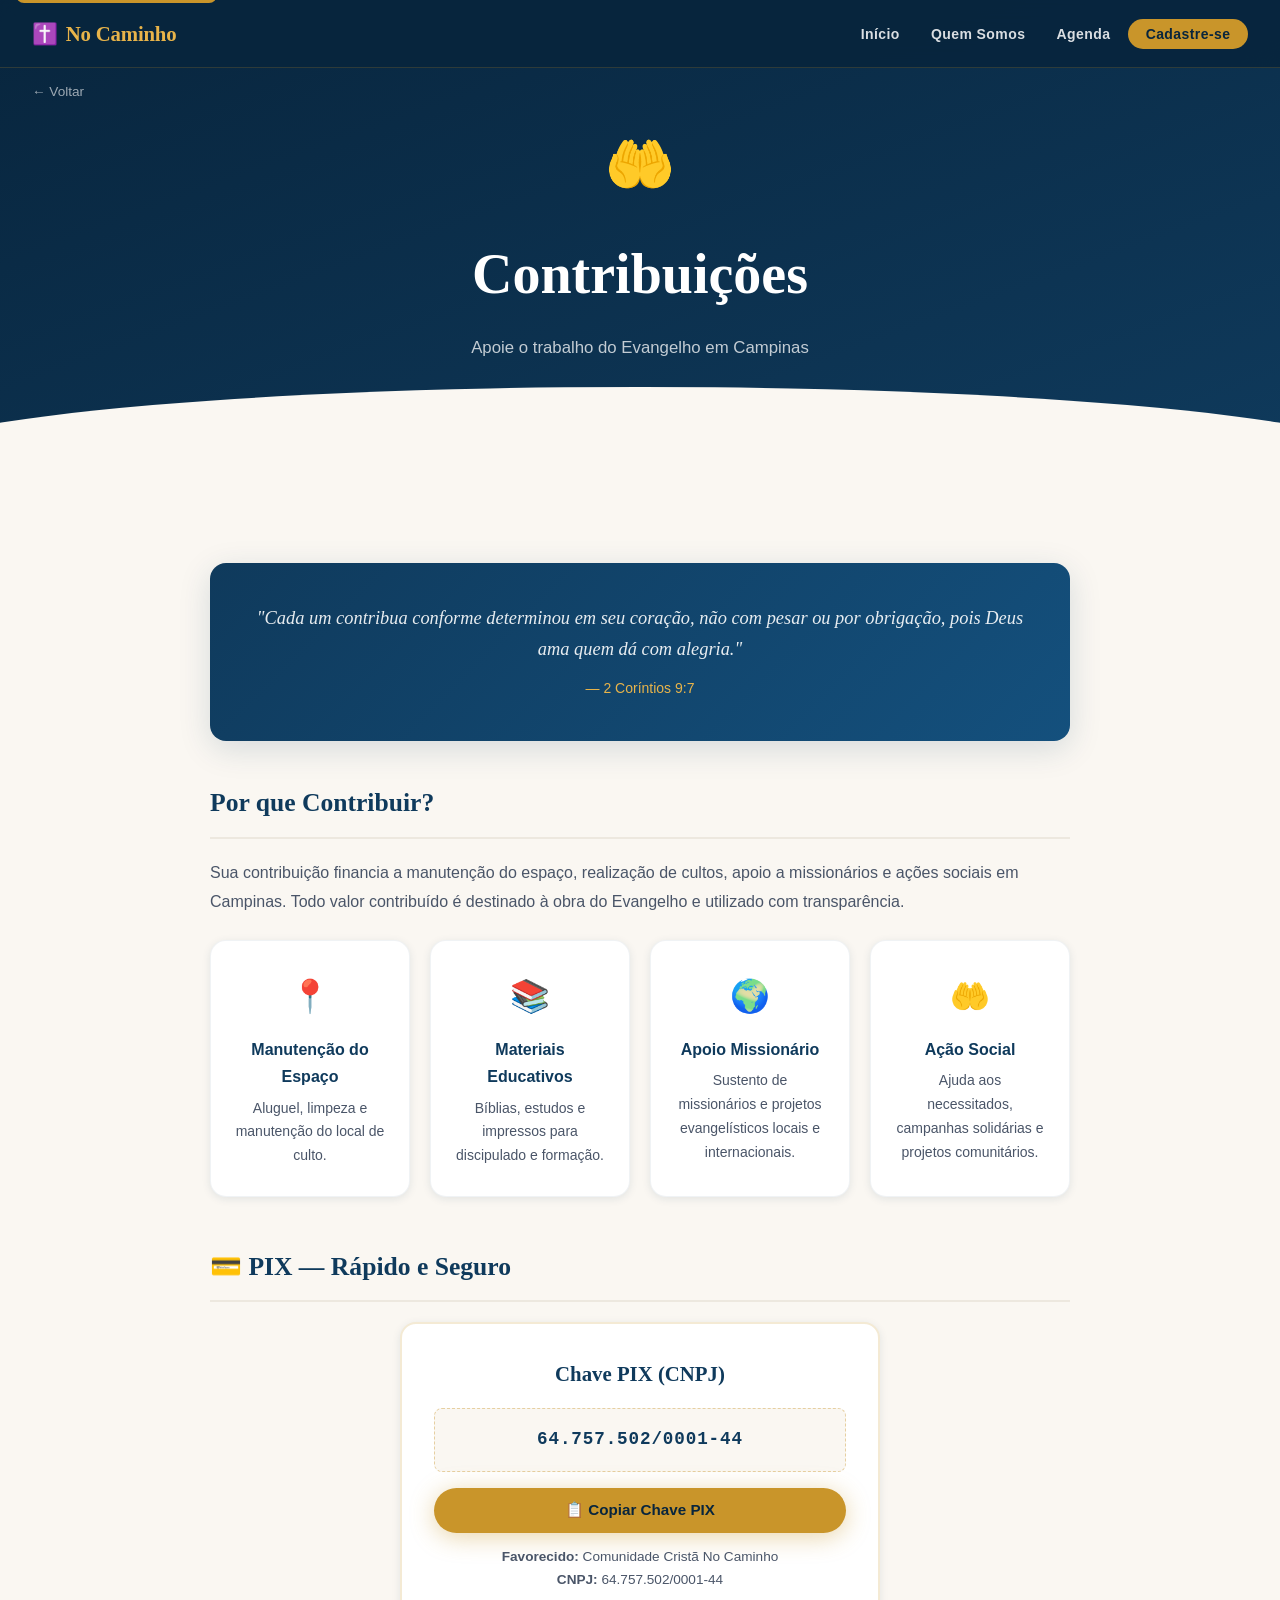
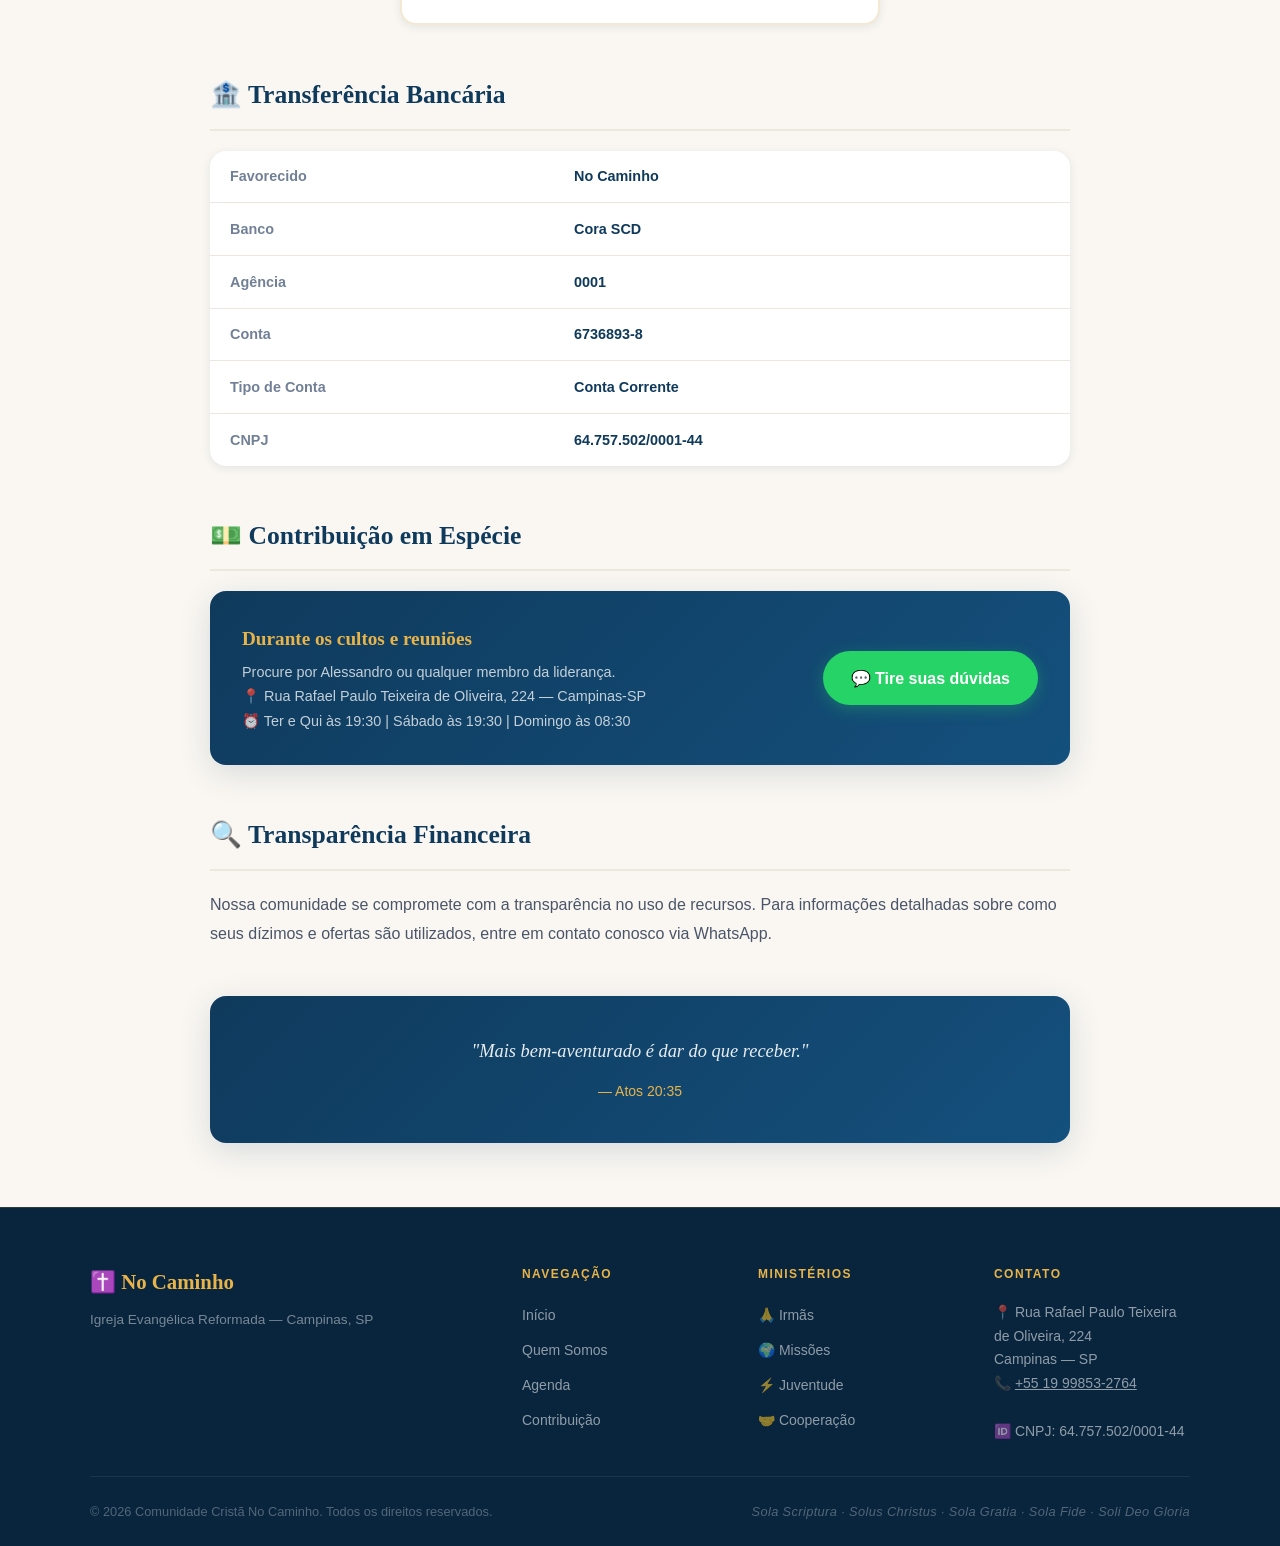
==== contribuicao.html @ c20d7f36 "Update contribuicao.html" ====
<!DOCTYPE html>
<html lang="pt-BR">
<head>
  <link rel="canonical" href="https://comunidadecristanocaminho.org.br/quem-somos.html" />
  <meta charset="UTF-8">
  <meta name="viewport" content="width=device-width, initial-scale=1.0">
  <meta name="description" content="Contribuição — Apoie o trabalho do Evangelho em Campinas">
  <title>Contribuição | Comunidade Cristã No Caminho</title>
  <link rel="stylesheet" href="style.css">
  <link rel="manifest" href="manifest.json">
  <meta name="mobile-web-app-capable" content="yes">
  <meta name="apple-mobile-web-app-capable" content="yes">
  <meta name="apple-mobile-web-app-status-bar-style" content="black-translucent">
  <meta name="apple-mobile-web-app-title" content="No Caminho">
</head>
<body>
  <a href="#main-content" class="skip-link">Pular para o conteúdo</a>

  <nav class="navbar">
    <a class="navbar-brand" href="index.html">✝️ <span>No Caminho</span></a>
    <button class="nav-toggle" aria-label="Abrir menu"><span></span><span></span><span></span></button>
    <ul class="navbar-links">
      <li><a href="index.html">Início</a></li>
      <li><a href="quem-somos.html">Quem Somos</a></li>
      <li><a href="index.html#agenda">Agenda</a></li>
      <li><a href="index.html#contato" class="cta">Cadastre-se</a></li>
    </ul>
  </nav>

  <main id="main-content">
    <div class="page-hero">
      <a href="index.html" class="page-back">← Voltar</a>
      <span class="page-hero-icon">🤲</span>
      <h1 class="page-hero-title">Contribuições</h1>
      <p class="page-hero-subtitle">Apoie o trabalho do Evangelho em Campinas</p>
    </div>

    <div class="ministry-content">
      <div class="ministry-inner">

        <!-- Versículo -->
        <div class="reveal">
          <div class="verse-banner" style="margin-bottom:2.5rem">
            <p>"Cada um contribua conforme determinou em seu coração, não com pesar ou por obrigação, pois Deus ama quem dá com alegria."</p>
            <cite>— 2 Coríntios 9:7</cite>
          </div>
        </div>

        <!-- Por que contribuir -->
        <div class="ministry-section reveal">
          <h2 class="ministry-section-title">Por que Contribuir?</h2>
          <p style="color:var(--text-light);line-height:1.8;margin-bottom:1.5rem">Sua contribuição financia a manutenção do espaço, realização de cultos, apoio a missionários e ações sociais em Campinas. Todo valor contribuído é destinado à obra do Evangelho e utilizado com transparência.</p>
          <div class="contrib-grid">
            <div class="contrib-card">
              <span class="icon">📍</span>
              <h3>Manutenção do Espaço</h3>
              <p>Aluguel, limpeza e manutenção do local de culto.</p>
            </div>
            <div class="contrib-card">
              <span class="icon">📚</span>
              <h3>Materiais Educativos</h3>
              <p>Bíblias, estudos e impressos para discipulado e formação.</p>
            </div>
            <div class="contrib-card">
              <span class="icon">🌍</span>
              <h3>Apoio Missionário</h3>
              <p>Sustento de missionários e projetos evangelísticos locais e internacionais.</p>
            </div>
            <div class="contrib-card">
              <span class="icon">🤲</span>
              <h3>Ação Social</h3>
              <p>Ajuda aos necessitados, campanhas solidárias e projetos comunitários.</p>
            </div>
          </div>
        </div>

        <!-- PIX -->
        <div class="ministry-section reveal">
          <h2 class="ministry-section-title">💳 PIX — Rápido e Seguro</h2>
          <div class="pix-box">
            <h3>Chave PIX (CNPJ)</h3>
            <div class="pix-key" id="pix-key">64.757.502/0001-44</div>
            <button id="copy-pix" class="btn btn-primary" style="width:100%;justify-content:center">
              📋 Copiar Chave PIX
            </button>
            <div class="pix-meta">
              <strong>Favorecido:</strong> Comunidade Cristã No Caminho<br>
              <strong>CNPJ:</strong> 64.757.502/0001-44
            </div>
          </div>
        </div>

        <!-- Transferência Bancária -->
        <div class="ministry-section reveal">
          <h2 class="ministry-section-title">🏦 Transferência Bancária</h2>
          <table class="bank-table">
            <tr><td>Favorecido</td><td>No Caminho</td></tr>
            <tr><td>Banco</td><td>Cora SCD</td></tr>
            <tr><td>Agência</td><td>0001</td></tr>
            <tr><td>Conta</td><td>6736893-8</td></tr>
            <tr><td>Tipo de Conta</td><td>Conta Corrente</td></tr>
            <tr><td>CNPJ</td><td>64.757.502/0001-44</td></tr>
          </table>
        </div>

        <!-- Espécie -->
        <div class="ministry-section reveal">
          <h2 class="ministry-section-title">💵 Contribuição em Espécie</h2>
          <div class="meeting-banner">
            <div class="meeting-banner-info">
              <h3>Durante os cultos e reuniões</h3>
              <p>Procure por Alessandro ou qualquer membro da liderança.<br>
              📍 Rua Rafael Paulo Teixeira de Oliveira, 224 — Campinas-SP<br>
              ⏰ Ter e Qui às 19:30 | Sábado às 19:30 | Domingo às 08:30</p>
            </div>
            <a href="https://wa.me/5519998532764?text=Olá!%20Gostaria%20de%20saber%20mais%20sobre%20como%20contribuir%20com%20a%20comunidade" class="btn-whatsapp" target="_blank" rel="noopener">
              💬 Tire suas dúvidas
            </a>
          </div>
        </div>

        <!-- Transparência -->
        <div class="ministry-section reveal">
          <h2 class="ministry-section-title">🔍 Transparência Financeira</h2>
          <p style="color:var(--text-light);line-height:1.8">Nossa comunidade se compromete com a transparência no uso de recursos. Para informações detalhadas sobre como seus dízimos e ofertas são utilizados, entre em contato conosco via WhatsApp.</p>
        </div>

        <div class="reveal">
          <div class="verse-banner">
            <p>"Mais bem-aventurado é dar do que receber."</p>
            <cite>— Atos 20:35</cite>
          </div>
        </div>

      </div>
    </div>
  </main>

  <footer class="footer">
    <div class="footer-inner">
      <div class="footer-brand">
        <div class="footer-logo">✝️ <span>No Caminho</span></div>
        <p class="footer-tagline">Igreja Evangélica Reformada — Campinas, SP</p>
      </div>
      <div class="footer-col">
        <h4>Navegação</h4>
        <ul>
          <li><a href="index.html">Início</a></li>
          <li><a href="quem-somos.html">Quem Somos</a></li>
          <li><a href="index.html#agenda">Agenda</a></li>
          <li><a href="contribuicao.html">Contribuição</a></li>
        </ul>
      </div>
      <div class="footer-col">
        <h4>Ministérios</h4>
        <ul>
          <li><a href="irmas.html">🙏 Irmãs</a></li>
          <li><a href="missoes.html">🌍 Missões</a></li>
          <li><a href="juventude.html">⚡ Juventude</a></li>
          <li><a href="cooperacao.html">🤝 Cooperação</a></li>
        </ul>
      </div>
      <div class="footer-col">
        <h4>Contato</h4>
        <p>📍 Rua Rafael Paulo Teixeira de Oliveira, 224<br>Campinas — SP<br>📞 <a href="https://wa.me/5519998532764" style="color:rgba(255,255,255,.55)">+55 19 99853-2764</a><br><br>🆔 CNPJ: 64.757.502/0001-44</p>
      </div>
    </div>
    <div class="footer-bottom">
      <span>© 2026 Comunidade Cristã No Caminho. Todos os direitos reservados.</span>
      <span class="footer-solas">Sola Scriptura · Solus Christus · Sola Gratia · Sola Fide · Soli Deo Gloria</span>
    </div>
  </footer>

  <script src="main.js"></script>
  <script>
    if ('serviceWorker' in navigator) {
      window.addEventListener('load', () => {
        navigator.serviceWorker.register('sw.js')
          .then(reg => console.log('SW registrado:', reg.scope))
          .catch(err => console.warn('SW erro:', err));
      });
    }
  </script>
</body>
</html>
---- style.css ----
/* ===== RESET & BASE ===== */
*, *::before, *::after { box-sizing: border-box; margin: 0; padding: 0; }

:root {
  --navy: #0F3A5C;
  --navy-deep: #08253d;
  --navy-mid: #14507d;
  --gold: #C9952A;
  --gold-light: #e8b44a;
  --cream: #FAF7F2;
  --cream-dark: #EDE8DF;
  --white: #ffffff;
  --text: #1a1a2e;
  --text-light: #4a5568;
  --text-muted: #718096;
  --shadow-sm: 0 2px 8px rgba(15,58,92,.10);
  --shadow-md: 0 8px 32px rgba(15,58,92,.15);
  --shadow-lg: 0 20px 60px rgba(15,58,92,.20);
  --radius: 16px;
  --radius-sm: 8px;
  --transition: .3s cubic-bezier(.4,0,.2,1);
  --font-display: 'Playfair Display', Georgia, serif;
  --font-body: 'Lato', 'Segoe UI', sans-serif;
}

html { scroll-behavior: smooth; font-size: 16px; }
body {
  font-family: var(--font-body);
  background: var(--cream);
  color: var(--text);
  line-height: 1.7;
  overflow-x: hidden;
}

/* ===== GOOGLE FONTS ===== */
@import url('https://fonts.googleapis.com/css2?family=Playfair+Display:ital,wght@0,400;0,600;0,700;1,400;1,600&family=Lato:wght@300;400;700;900&display=swap');

/* ===== SCROLLBAR ===== */
::-webkit-scrollbar { width: 6px; }
::-webkit-scrollbar-track { background: var(--cream-dark); }
::-webkit-scrollbar-thumb { background: var(--navy-mid); border-radius: 3px; }

/* ===== SKIP LINK ===== */
.skip-link {
  position: absolute; top: -40px; left: 1rem;
  background: var(--gold); color: var(--navy-deep);
  padding: .5rem 1rem; border-radius: var(--radius-sm);
  font-weight: 700; text-decoration: none; z-index: 9999;
  transition: top var(--transition);
}
.skip-link:focus { top: 1rem; }

/* ===== NAVBAR ===== */
.navbar {
  position: fixed; top: 0; left: 0; right: 0; z-index: 1000;
  background: rgba(8,37,61,.92);
  backdrop-filter: blur(16px);
  -webkit-backdrop-filter: blur(16px);
  border-bottom: 1px solid rgba(201,149,42,.2);
  padding: 0 2rem;
  display: flex; align-items: center; justify-content: space-between;
  height: 68px;
  transition: background var(--transition), box-shadow var(--transition);
}
.navbar.scrolled {
  background: rgba(8,37,61,.98);
  box-shadow: var(--shadow-md);
}
.navbar-brand {
  font-family: var(--font-display);
  font-size: 1.3rem; font-weight: 700;
  color: var(--white); text-decoration: none;
  display: flex; align-items: center; gap: .5rem;
  letter-spacing: -.01em;
}
.navbar-brand span { color: var(--gold-light); }
.navbar-links {
  display: flex; align-items: center; gap: .25rem;
  list-style: none;
}
.navbar-links a {
  color: rgba(255,255,255,.85);
  text-decoration: none;
  padding: .5rem .85rem;
  border-radius: var(--radius-sm);
  font-size: .875rem; font-weight: 700;
  letter-spacing: .03em;
  transition: color var(--transition), background var(--transition);
}
.navbar-links a:hover {
  color: var(--gold-light);
  background: rgba(201,149,42,.12);
}
.navbar-links a.cta {
  background: var(--gold);
  color: var(--navy-deep);
  padding: .45rem 1.1rem;
  border-radius: 999px;
}
.navbar-links a.cta:hover {
  background: var(--gold-light);
  color: var(--navy-deep);
}

/* Hamburger */
.nav-toggle {
  display: none;
  flex-direction: column; gap: 5px;
  background: none; border: none; cursor: pointer; padding: .5rem;
}
.nav-toggle span {
  display: block; width: 24px; height: 2px;
  background: var(--white); border-radius: 2px;
  transition: transform var(--transition), opacity var(--transition);
}
.nav-toggle.open span:nth-child(1) { transform: translateY(7px) rotate(45deg); }
.nav-toggle.open span:nth-child(2) { opacity: 0; }
.nav-toggle.open span:nth-child(3) { transform: translateY(-7px) rotate(-45deg); }

@media (max-width: 768px) {
  .nav-toggle { display: flex; }
  .navbar-links {
    display: none; flex-direction: column; align-items: stretch; gap: 0;
    position: absolute; top: 68px; left: 0; right: 0;
    background: var(--navy-deep);
    padding: 1rem;
    border-top: 1px solid rgba(201,149,42,.15);
  }
  .navbar-links.open { display: flex; }
  .navbar-links a { padding: .75rem 1rem; border-radius: var(--radius-sm); }
  .navbar { padding: 0 1rem; }
}

/* ===== HERO ===== */
.hero {
  min-height: 100svh;
  display: flex; align-items: center; justify-content: center;
  text-align: center;
  position: relative;
  overflow: hidden;
  background: linear-gradient(160deg, var(--navy-deep) 0%, var(--navy) 50%, #1a4a70 100%);
  padding: 100px 2rem 4rem;
}
.hero::before {
  content: '';
  position: absolute; inset: 0;
  background:
    radial-gradient(ellipse 80% 50% at 20% 60%, rgba(201,149,42,.10) 0%, transparent 60%),
    radial-gradient(ellipse 60% 80% at 80% 20%, rgba(201,149,42,.07) 0%, transparent 50%);
  pointer-events: none;
}
.hero-cross {
  position: absolute; top: 50%; left: 50%;
  transform: translate(-50%, -50%);
  font-size: clamp(200px, 35vw, 400px);
  opacity: .03; pointer-events: none;
  line-height: 1;
  color: var(--white);
}
.hero-content { position: relative; z-index: 1; max-width: 800px; }
.hero-eyebrow {
  display: inline-flex; align-items: center; gap: .6rem;
  background: rgba(201,149,42,.15);
  border: 1px solid rgba(201,149,42,.3);
  color: var(--gold-light);
  font-size: .8rem; font-weight: 700; letter-spacing: .12em;
  text-transform: uppercase;
  padding: .4rem 1rem; border-radius: 999px;
  margin-bottom: 2rem;
  animation: fadeInUp .8s ease both;
}
.hero-title {
  font-family: var(--font-display);
  font-size: clamp(2.5rem, 7vw, 5rem);
  font-weight: 700; line-height: 1.12;
  color: var(--white);
  margin-bottom: 1.5rem;
  animation: fadeInUp .8s .15s ease both;
}
.hero-title em { color: var(--gold-light); font-style: italic; }
.hero-subtitle {
  font-size: clamp(1rem, 2.5vw, 1.2rem);
  color: rgba(255,255,255,.75);
  margin-bottom: .75rem;
  animation: fadeInUp .8s .25s ease both;
}
.hero-tagline {
  font-size: .95rem; color: rgba(255,255,255,.5);
  letter-spacing: .04em; margin-bottom: 2.5rem;
  animation: fadeInUp .8s .35s ease both;
}
.hero-actions {
  display: flex; gap: 1rem; justify-content: center; flex-wrap: wrap;
  animation: fadeInUp .8s .45s ease both;
}
.btn {
  display: inline-flex; align-items: center; gap: .5rem;
  padding: .85rem 2rem; border-radius: 999px;
  font-weight: 700; font-size: .95rem; text-decoration: none;
  transition: transform var(--transition), box-shadow var(--transition), background var(--transition);
  cursor: pointer; border: none;
}
.btn:hover { transform: translateY(-2px); }
.btn-primary {
  background: var(--gold);
  color: var(--navy-deep);
  box-shadow: 0 4px 24px rgba(201,149,42,.4);
}
.btn-primary:hover { background: var(--gold-light); box-shadow: 0 8px 32px rgba(201,149,42,.5); }
.btn-outline {
  background: transparent;
  color: var(--white);
  border: 2px solid rgba(255,255,255,.4);
}
.btn-outline:hover { border-color: var(--white); background: rgba(255,255,255,.08); }
.hero-scroll {
  position: absolute; bottom: 2rem; left: 50%;
  transform: translateX(-50%);
  color: rgba(255,255,255,.4); font-size: .75rem;
  display: flex; flex-direction: column; align-items: center; gap: .5rem;
  animation: bounce 2s infinite;
}
.hero-scroll::after {
  content: '↓'; font-size: 1.2rem; color: var(--gold-light);
}

/* ===== SECTION BASE ===== */
.section { padding: 5rem 2rem; }
.section-inner { max-width: 1100px; margin: 0 auto; }
.section-header { text-align: center; margin-bottom: 3.5rem; }
.section-tag {
  display: inline-block;
  font-size: .7rem; font-weight: 900; letter-spacing: .15em;
  text-transform: uppercase; color: var(--gold);
  margin-bottom: .75rem;
}
.section-title {
  font-family: var(--font-display);
  font-size: clamp(1.8rem, 4vw, 2.8rem);
  font-weight: 700; line-height: 1.2;
  color: var(--navy-deep);
}
.section-subtitle {
  color: var(--text-light); font-size: 1.05rem; margin-top: .75rem;
}
.divider {
  width: 60px; height: 3px;
  background: linear-gradient(90deg, var(--gold), var(--gold-light));
  border-radius: 2px; margin: 1rem auto 0;
}

/* ===== MINISTRY CARDS ===== */
.ministerios-grid {
  display: grid;
  grid-template-columns: repeat(auto-fit, minmax(240px, 1fr));
  gap: 1.5rem;
}
.ministerio-card {
  background: var(--white);
  border-radius: var(--radius);
  padding: 2rem 1.75rem;
  text-decoration: none;
  color: var(--text);
  box-shadow: var(--shadow-sm);
  border: 1px solid rgba(15,58,92,.06);
  transition: transform var(--transition), box-shadow var(--transition), border-color var(--transition);
  display: flex; flex-direction: column; gap: .75rem;
  position: relative; overflow: hidden;
}
.ministerio-card::before {
  content: '';
  position: absolute; top: 0; left: 0; right: 0; height: 4px;
  background: linear-gradient(90deg, var(--navy), var(--gold));
  transform: scaleX(0); transform-origin: left;
  transition: transform var(--transition);
}
.ministerio-card:hover { transform: translateY(-6px); box-shadow: var(--shadow-md); border-color: rgba(201,149,42,.2); }
.ministerio-card:hover::before { transform: scaleX(1); }
.ministerio-emoji { font-size: 2.5rem; display: block; }
.ministerio-title {
  font-family: var(--font-display);
  font-size: 1.3rem; font-weight: 700; color: var(--navy);
}
.ministerio-desc { font-size: .9rem; color: var(--text-light); line-height: 1.6; }
.ministerio-schedule {
  margin-top: auto; padding-top: .75rem;
  border-top: 1px solid var(--cream-dark);
  font-size: .8rem; color: var(--gold); font-weight: 700;
}
.ministerio-arrow {
  position: absolute; right: 1.5rem; top: 50%;
  transform: translateY(-50%);
  color: var(--cream-dark); font-size: 1.5rem;
  transition: color var(--transition), right var(--transition);
}
.ministerio-card:hover .ministerio-arrow { color: var(--gold); right: 1.25rem; }

/* ===== AGENDA ===== */
.agenda-section { background: var(--navy-deep); }
.agenda-section .section-title { color: var(--white); }
.agenda-section .section-subtitle { color: rgba(255,255,255,.6); }
.agenda-section .section-tag { color: var(--gold-light); }
.agenda-grid {
  display: grid;
  grid-template-columns: repeat(auto-fit, minmax(220px, 1fr));
  gap: 1.25rem;
}
.agenda-card {
  background: rgba(255,255,255,.06);
  border: 1px solid rgba(255,255,255,.1);
  border-radius: var(--radius);
  padding: 1.75rem 1.5rem;
  text-align: center;
  transition: background var(--transition), border-color var(--transition), transform var(--transition);
}
.agenda-card:hover { background: rgba(255,255,255,.1); border-color: rgba(201,149,42,.3); transform: translateY(-4px); }
.agenda-card-day {
  font-size: .75rem; font-weight: 900; letter-spacing: .15em;
  text-transform: uppercase; color: var(--gold-light);
  margin-bottom: .5rem;
}
.agenda-card-icon { font-size: 2rem; margin-bottom: .75rem; display: block; }
.agenda-card-title {
  font-family: var(--font-display);
  font-size: 1.15rem; font-weight: 700; color: var(--white);
  margin-bottom: .25rem;
}
.agenda-card-time { font-size: 1.4rem; font-weight: 900; color: var(--gold-light); margin-bottom: .5rem; }
.agenda-card-desc { font-size: .85rem; color: rgba(255,255,255,.55); }
.agenda-address {
  text-align: center; margin-top: 2.5rem;
  color: rgba(255,255,255,.5); font-size: .9rem;
}
.agenda-address strong { color: var(--gold-light); }

/* ===== LOCATION ===== */
.location-grid {
  display: grid; grid-template-columns: 1fr 1fr;
  gap: 2.5rem; align-items: start;
}
@media (max-width: 768px) { .location-grid { grid-template-columns: 1fr; } }
.location-info { display: flex; flex-direction: column; gap: 1.5rem; }
.location-block {
  background: var(--white);
  border-radius: var(--radius);
  padding: 1.5rem;
  box-shadow: var(--shadow-sm);
  border-left: 4px solid var(--gold);
}
.location-block h3 {
  font-family: var(--font-display);
  font-size: 1.1rem; color: var(--navy);
  margin-bottom: .5rem;
}
.location-block p, .location-block a {
  color: var(--text-light); font-size: .95rem; text-decoration: none;
}
.location-block a:hover { color: var(--gold); }
.map-container {
  border-radius: var(--radius); overflow: hidden;
  box-shadow: var(--shadow-md);
  aspect-ratio: 4/3;
}
.map-container iframe { width: 100%; height: 100%; border: none; display: block; }

/* ===== CONTACT ===== */
.contact-section { background: linear-gradient(135deg, var(--navy-deep) 0%, var(--navy) 100%); }
.contact-section .section-title { color: var(--white); }
.contact-section .section-subtitle { color: rgba(255,255,255,.6); }
.contact-section .section-tag { color: var(--gold-light); }
.contact-form-wrapper {
  max-width: 620px; margin: 0 auto;
  background: rgba(255,255,255,.06);
  border: 1px solid rgba(255,255,255,.12);
  border-radius: var(--radius);
  padding: 2.5rem;
  backdrop-filter: blur(8px);
}
.form-group { margin-bottom: 1.25rem; }
.form-group label {
  display: block; margin-bottom: .4rem;
  font-size: .85rem; font-weight: 700;
  color: rgba(255,255,255,.8); letter-spacing: .03em;
}
.form-group label span { color: var(--gold-light); }
.form-group input,
.form-group select,
.form-group textarea {
  width: 100%; padding: .85rem 1rem;
  background: rgba(255,255,255,.08);
  border: 1px solid rgba(255,255,255,.15);
  border-radius: var(--radius-sm);
  color: var(--white); font-size: .95rem;
  font-family: var(--font-body);
  transition: border-color var(--transition), background var(--transition);
  outline: none;
}
.form-group input:focus,
.form-group select:focus,
.form-group textarea:focus {
  border-color: var(--gold);
  background: rgba(255,255,255,.12);
}
.form-group select option { background: var(--navy-deep); color: var(--white); }
.form-group textarea { resize: vertical; min-height: 100px; }
.form-success {
  display: none; text-align: center;
  padding: 1rem; border-radius: var(--radius-sm);
  background: rgba(72,199,142,.15);
  border: 1px solid rgba(72,199,142,.3);
  color: #48C78E; font-weight: 700; margin-bottom: 1rem;
}
.form-note {
  text-align: center; margin-top: 1rem;
  font-size: .8rem; color: rgba(255,255,255,.35);
}

/* ===== FOOTER ===== */
.footer {
  background: var(--navy-deep);
  border-top: 1px solid rgba(201,149,42,.2);
  padding: 3.5rem 2rem 1.5rem;
}
.footer-inner {
  max-width: 1100px; margin: 0 auto;
  display: grid; grid-template-columns: 2fr 1fr 1fr 1fr;
  gap: 2.5rem;
}
@media (max-width: 768px) { .footer-inner { grid-template-columns: 1fr 1fr; } }
@media (max-width: 480px) { .footer-inner { grid-template-columns: 1fr; } }
.footer-brand { }
.footer-logo {
  font-family: var(--font-display);
  font-size: 1.3rem; font-weight: 700; color: var(--white);
  margin-bottom: .5rem;
}
.footer-logo span { color: var(--gold-light); }
.footer-tagline { font-size: .85rem; color: rgba(255,255,255,.45); margin-bottom: 1.25rem; }
.footer-socials { display: flex; gap: .75rem; }
.footer-social {
  width: 38px; height: 38px;
  display: flex; align-items: center; justify-content: center;
  background: rgba(255,255,255,.07);
  border: 1px solid rgba(255,255,255,.12);
  border-radius: var(--radius-sm);
  font-size: 1.1rem; text-decoration: none;
  transition: background var(--transition), border-color var(--transition), transform var(--transition);
}
.footer-social:hover {
  background: rgba(201,149,42,.2);
  border-color: rgba(201,149,42,.4);
  transform: translateY(-2px);
}
.footer-col h4 {
  font-size: .75rem; font-weight: 900; letter-spacing: .12em;
  text-transform: uppercase; color: var(--gold-light);
  margin-bottom: 1rem;
}
.footer-col ul { list-style: none; display: flex; flex-direction: column; gap: .5rem; }
.footer-col ul a {
  font-size: .875rem; color: rgba(255,255,255,.55); text-decoration: none;
  transition: color var(--transition);
}
.footer-col ul a:hover { color: var(--white); }
.footer-col p { font-size: .875rem; color: rgba(255,255,255,.55); line-height: 1.7; }
.footer-bottom {
  max-width: 1100px; margin: 2rem auto 0;
  padding-top: 1.5rem;
  border-top: 1px solid rgba(255,255,255,.07);
  display: flex; align-items: center; justify-content: space-between;
  flex-wrap: wrap; gap: 1rem;
  font-size: .8rem; color: rgba(255,255,255,.3);
}
.footer-solas {
  font-style: italic; letter-spacing: .03em;
}

/* ===== PAGE HERO (sub-pages) ===== */
.page-hero {
  background: linear-gradient(160deg, var(--navy-deep), var(--navy));
  /* 68px navbar + 24px respiro + conteúdo centralizado */
  padding: 0 2rem 5rem;
  padding-top: calc(68px + 3rem);
  min-height: 340px;
  display: flex;
  flex-direction: column;
  align-items: center;
  justify-content: center;
  text-align: center;
  position: relative; overflow: hidden;
}
.page-hero::after {
  content: '';
  position: absolute; bottom: 0; left: 0; right: 0; height: 80px;
  background: var(--cream);
  clip-path: ellipse(60% 100% at 50% 100%);
}
.page-hero-icon {
  font-size: 3.5rem; margin-bottom: 1rem; display: block;
  animation: fadeInUp .6s ease both;
  position: relative; z-index: 1;
}
.page-hero-title {
  font-family: var(--font-display);
  font-size: clamp(2rem, 5vw, 3.5rem);
  font-weight: 700; color: var(--white);
  margin-bottom: .75rem;
  animation: fadeInUp .6s .1s ease both;
  position: relative; z-index: 1;
}
.page-hero-subtitle {
  color: rgba(255,255,255,.75); font-size: 1.05rem;
  animation: fadeInUp .6s .2s ease both;
  position: relative; z-index: 1;
  /* garante legibilidade mesmo sobre o clip-path */
  padding-bottom: 1.5rem;
}
.page-back {
  /* posicionado logo abaixo da navbar, sem sobrepor o conteúdo */
  position: absolute;
  top: calc(68px + 12px);
  left: 2rem;
  font-size: .85rem; color: rgba(255,255,255,.6); text-decoration: none;
  display: flex; align-items: center; gap: .3rem;
  transition: color var(--transition);
  z-index: 2;
}
.page-back:hover { color: var(--gold-light); }

/* ===== MINISTRY PAGE ===== */
.ministry-content { padding: 4rem 2rem; }
.ministry-inner { max-width: 860px; margin: 0 auto; }
.ministry-section {
  margin-bottom: 3rem;
}
.ministry-section-title {
  font-family: var(--font-display);
  font-size: 1.6rem; font-weight: 700; color: var(--navy);
  margin-bottom: 1.25rem; padding-bottom: .75rem;
  border-bottom: 2px solid var(--cream-dark);
}
.ministry-cards {
  display: grid; grid-template-columns: repeat(auto-fit, minmax(200px, 1fr));
  gap: 1rem;
}
.ministry-feature-card {
  background: var(--white);
  border-radius: var(--radius);
  padding: 1.5rem;
  box-shadow: var(--shadow-sm);
  border: 1px solid rgba(15,58,92,.06);
  transition: transform var(--transition), box-shadow var(--transition);
}
.ministry-feature-card:hover { transform: translateY(-4px); box-shadow: var(--shadow-md); }
.ministry-feature-card .icon { font-size: 1.75rem; margin-bottom: .75rem; }
.ministry-feature-card h3 { font-size: 1rem; font-weight: 700; color: var(--navy); margin-bottom: .4rem; }
.ministry-feature-card p { font-size: .875rem; color: var(--text-light); }

.meeting-banner {
  background: linear-gradient(135deg, var(--navy), var(--navy-mid));
  border-radius: var(--radius);
  padding: 2rem;
  display: flex; align-items: center; justify-content: space-between;
  flex-wrap: wrap; gap: 1.5rem;
  box-shadow: var(--shadow-md);
}
.meeting-banner-info h3 { color: var(--gold-light); font-family: var(--font-display); font-size: 1.2rem; margin-bottom: .25rem; }
.meeting-banner-info p { color: rgba(255,255,255,.75); font-size: .9rem; }
.btn-whatsapp {
  background: #25D366; color: var(--white);
  font-weight: 700; padding: .85rem 1.75rem;
  border-radius: 999px; text-decoration: none;
  display: inline-flex; align-items: center; gap: .5rem;
  transition: background var(--transition), transform var(--transition), box-shadow var(--transition);
  box-shadow: 0 4px 16px rgba(37,211,102,.3);
}
.btn-whatsapp:hover { background: #20ba5a; transform: translateY(-2px); box-shadow: 0 8px 24px rgba(37,211,102,.4); }

/* ===== CONTRIBUIÇÃO ===== */
.contrib-grid {
  display: grid; grid-template-columns: repeat(auto-fit, minmax(200px, 1fr));
  gap: 1.25rem; margin-bottom: 3rem;
}
.contrib-card {
  background: var(--white); border-radius: var(--radius);
  padding: 1.75rem 1.5rem; text-align: center;
  box-shadow: var(--shadow-sm); border: 1px solid rgba(15,58,92,.06);
  transition: transform var(--transition), box-shadow var(--transition);
}
.contrib-card:hover { transform: translateY(-4px); box-shadow: var(--shadow-md); }
.contrib-card .icon { font-size: 2rem; margin-bottom: .75rem; display: block; }
.contrib-card h3 { font-weight: 700; color: var(--navy); margin-bottom: .4rem; font-size: 1rem; }
.contrib-card p { font-size: .875rem; color: var(--text-light); }

.pix-box {
  background: var(--white); border-radius: var(--radius);
  padding: 2rem; box-shadow: var(--shadow-sm);
  border: 2px solid rgba(201,149,42,.2);
  max-width: 480px; margin: 0 auto 2rem;
  text-align: center;
}
.pix-box h3 { font-family: var(--font-display); color: var(--navy); font-size: 1.3rem; margin-bottom: 1rem; }
.pix-key {
  background: var(--cream); border-radius: var(--radius-sm);
  padding: 1rem; font-family: monospace; font-size: 1.1rem;
  font-weight: 700; color: var(--navy); letter-spacing: .05em;
  margin-bottom: 1rem; border: 1px dashed rgba(201,149,42,.4);
}
.pix-meta { font-size: .85rem; color: var(--text-light); margin-top: .75rem; }

.bank-table {
  width: 100%; border-collapse: collapse; background: var(--white);
  border-radius: var(--radius); overflow: hidden;
  box-shadow: var(--shadow-sm);
}
.bank-table td {
  padding: .85rem 1.25rem;
  border-bottom: 1px solid var(--cream-dark);
  font-size: .9rem;
}
.bank-table tr:last-child td { border-bottom: none; }
.bank-table td:first-child { color: var(--text-muted); font-weight: 700; width: 40%; }
.bank-table td:last-child { color: var(--navy); font-weight: 700; }

.verse-banner {
  background: linear-gradient(135deg, var(--navy), var(--navy-mid));
  border-radius: var(--radius); padding: 2.5rem;
  text-align: center; box-shadow: var(--shadow-md);
  margin-top: 2rem;
}
.verse-banner p { font-family: var(--font-display); font-size: 1.15rem; font-style: italic; color: rgba(255,255,255,.9); line-height: 1.7; }
.verse-banner cite { font-size: .875rem; color: var(--gold-light); font-style: normal; margin-top: .75rem; display: block; }

/* ===== COOPERAÇÃO — INSTITUTIONS ===== */
.institutions-section {
  background: linear-gradient(135deg, rgba(201,149,42,.05), rgba(15,58,92,.05));
  border-radius: var(--radius);
  padding: 2.5rem;
  border: 1px solid rgba(201,149,42,.2);
  margin-top: 2.5rem;
}
.institutions-header {
  display: flex; align-items: center; gap: 1rem;
  margin-bottom: 1.75rem;
}
.institutions-header h2 {
  font-family: var(--font-display);
  font-size: 1.5rem; font-weight: 700; color: var(--navy);
}
.institutions-subtitle { color: var(--text-light); font-size: .9rem; margin-bottom: 1.75rem; margin-top: -.75rem; }
.institutions-grid {
  display: grid; grid-template-columns: repeat(auto-fit, minmax(260px, 1fr));
  gap: 1.25rem;
}
.institution-card {
  background: var(--white);
  border-radius: var(--radius);
  padding: 1.5rem 1.75rem;
  box-shadow: var(--shadow-sm);
  border: 1px solid rgba(15,58,92,.07);
  text-decoration: none; color: var(--text);
  display: flex; flex-direction: column; gap: .5rem;
  transition: transform var(--transition), box-shadow var(--transition), border-color var(--transition);
  position: relative; overflow: hidden;
}
.institution-card::after {
  content: '↗';
  position: absolute; top: 1rem; right: 1.25rem;
  color: var(--cream-dark); font-size: 1.1rem;
  transition: color var(--transition), transform var(--transition);
}
.institution-card:hover { transform: translateY(-5px); box-shadow: var(--shadow-md); border-color: var(--gold); }
.institution-card:hover::after { color: var(--gold); transform: translate(2px, -2px); }
.institution-tag {
  display: inline-block; font-size: .7rem; font-weight: 900;
  letter-spacing: .1em; text-transform: uppercase;
  padding: .2rem .6rem; border-radius: 999px;
  margin-bottom: .25rem;
}
.tag-missoes { background: rgba(201,149,42,.12); color: var(--gold); }
.tag-social { background: rgba(72,199,142,.12); color: #2e8b5a; }
.institution-name {
  font-family: var(--font-display);
  font-size: 1.15rem; font-weight: 700; color: var(--navy);
}
.institution-desc { font-size: .875rem; color: var(--text-light); line-height: 1.6; }
.institution-url { font-size: .8rem; color: var(--text-muted); margin-top: .25rem; }

/* ===== QUEM SOMOS ===== */
.solas-grid {
  display: grid; grid-template-columns: repeat(auto-fit, minmax(200px, 1fr));
  gap: 1.25rem; margin: 2rem 0;
}
.sola-card {
  background: linear-gradient(135deg, var(--navy-deep), var(--navy));
  border-radius: var(--radius); padding: 1.75rem 1.5rem;
  text-align: center; box-shadow: var(--shadow-md);
  position: relative; overflow: hidden;
  transition: transform var(--transition), box-shadow var(--transition);
}
.sola-card:hover { transform: translateY(-5px); box-shadow: var(--shadow-lg); }
.sola-card::before {
  content: '';
  position: absolute; top: 0; left: 0; right: 0; height: 3px;
  background: linear-gradient(90deg, var(--gold), var(--gold-light));
}
.sola-latin {
  font-family: var(--font-display); font-style: italic;
  font-size: 1.2rem; font-weight: 700; color: var(--gold-light);
  margin-bottom: .5rem;
}
.sola-desc { font-size: .85rem; color: rgba(255,255,255,.7); line-height: 1.6; }

.confession-list { display: flex; flex-direction: column; gap: 1rem; }
.confession-item {
  background: var(--white); border-radius: var(--radius);
  padding: 1.5rem; box-shadow: var(--shadow-sm);
  border-left: 4px solid var(--navy);
  transition: border-color var(--transition), transform var(--transition);
}
.confession-item:hover { border-color: var(--gold); transform: translateX(4px); }
.confession-item h3 { font-weight: 700; color: var(--navy); margin-bottom: .4rem; }
.confession-item p { color: var(--text-light); font-size: .9rem; line-height: 1.7; }

.valores-grid {
  display: grid; grid-template-columns: repeat(auto-fit, minmax(220px, 1fr));
  gap: 1.25rem;
}
.valor-card {
  background: var(--white); border-radius: var(--radius);
  padding: 1.5rem; box-shadow: var(--shadow-sm);
  border: 1px solid rgba(15,58,92,.06);
  transition: transform var(--transition), box-shadow var(--transition);
}
.valor-card:hover { transform: translateY(-4px); box-shadow: var(--shadow-md); }
.valor-card .icon { font-size: 1.75rem; margin-bottom: .75rem; }
.valor-card h3 { font-weight: 700; color: var(--navy); margin-bottom: .4rem; }
.valor-card p { font-size: .875rem; color: var(--text-light); }

/* ===== ANIMATIONS ===== */
@keyframes fadeInUp {
  from { opacity: 0; transform: translateY(24px); }
  to { opacity: 1; transform: translateY(0); }
}
@keyframes bounce {
  0%, 100% { transform: translateX(-50%) translateY(0); }
  50% { transform: translateX(-50%) translateY(8px); }
}

/* Scroll-triggered reveal */
.reveal {
  opacity: 0; transform: translateY(32px);
  transition: opacity .7s ease, transform .7s ease;
}
.reveal.visible { opacity: 1; transform: translateY(0); }
.reveal-delay-1 { transition-delay: .1s; }
.reveal-delay-2 { transition-delay: .2s; }
.reveal-delay-3 { transition-delay: .3s; }
.reveal-delay-4 { transition-delay: .4s; }

/* ===== UTILITY ===== */
.text-center { text-align: center; }
.mt-2 { margin-top: 2rem; }
.mb-2 { margin-bottom: 2rem; }
.gold { color: var(--gold); }
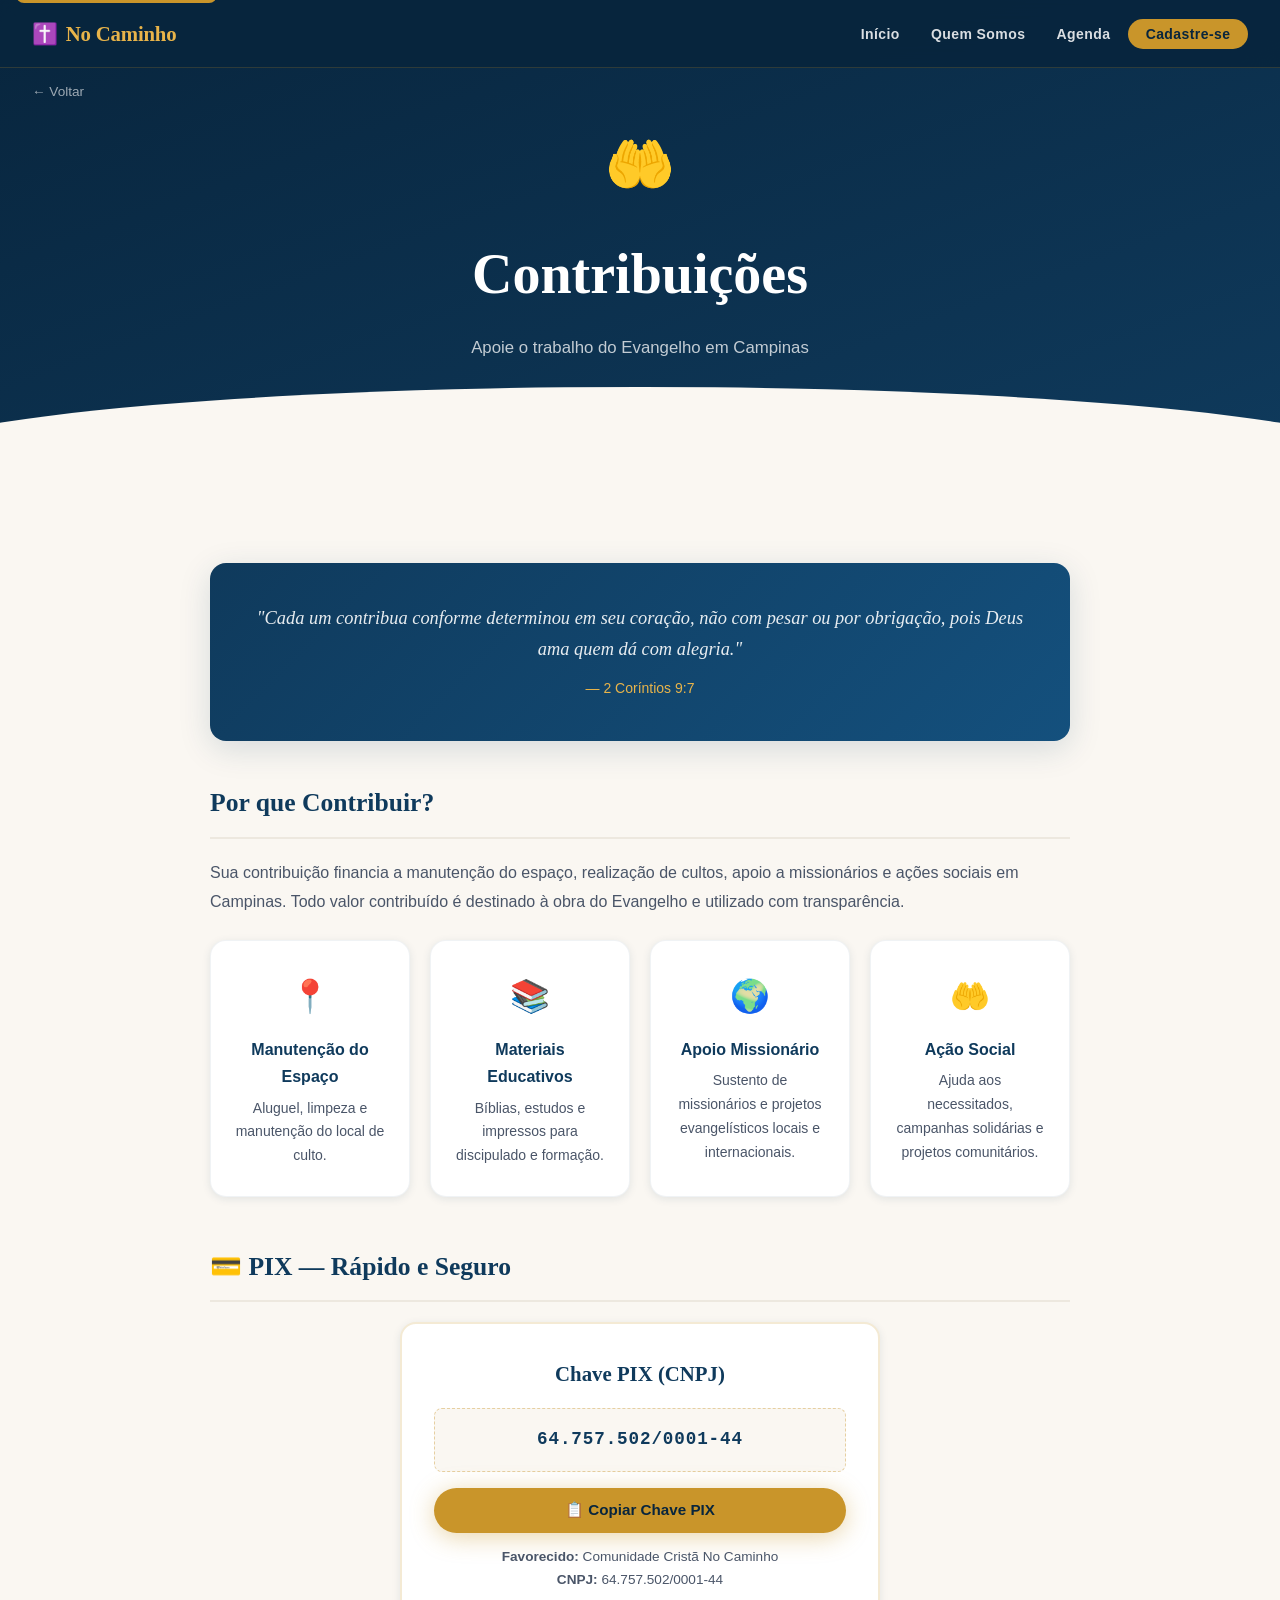
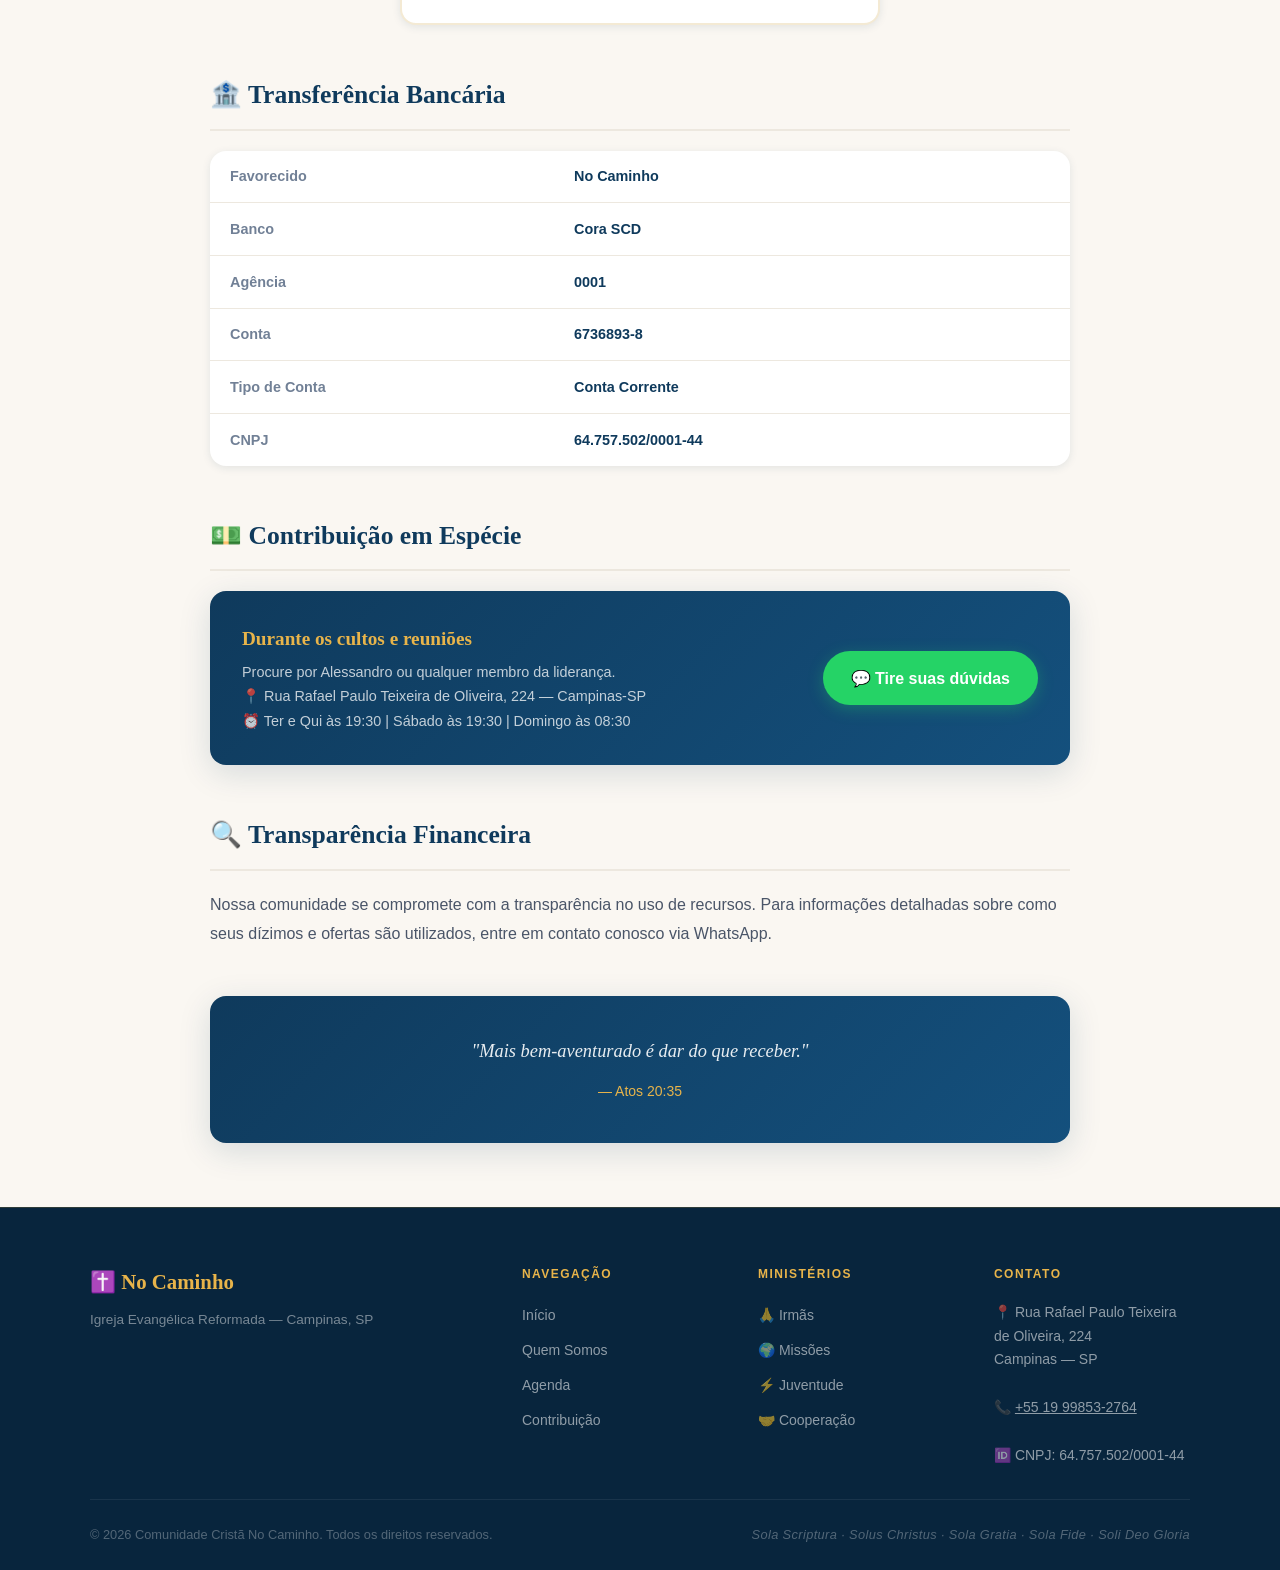
==== commit dd1ca394: "Update contribuicao.html" ====
--- a/contribuicao.html
+++ b/contribuicao.html
@@ -1,7 +1,7 @@
 <!DOCTYPE html>
 <html lang="pt-BR">
 <head>
-  <link rel="canonical" href="https://comunidadecristanocaminho.org.br/quem-somos.html" />
+  <link rel="canonical" href="https://comunidadecristanocaminho.org.br/contribuicao.html" />
   <meta charset="UTF-8">
   <meta name="viewport" content="width=device-width, initial-scale=1.0">
   <meta name="description" content="Contribuição — Apoie o trabalho do Evangelho em Campinas">
@@ -162,7 +162,9 @@
       </div>
       <div class="footer-col">
         <h4>Contato</h4>
-        <p>📍 Rua Rafael Paulo Teixeira de Oliveira, 224<br>Campinas — SP<br>📞 <a href="https://wa.me/5519998532764" style="color:rgba(255,255,255,.55)">+55 19 99853-2764</a><br><br>🆔 CNPJ: 64.757.502/0001-44</p>
+        <p>  📍 Rua Rafael Paulo Teixeira de Oliveira, 224<br>Campinas — SP<br><br>
+          📞 <a href="https://wa.me/5519998532764" style="color:rgba(255,255,255,.55)">+55 19 99853-2764</a><br><br>
+          🆔 CNPJ: 64.757.502/0001-44</p>
       </div>
     </div>
     <div class="footer-bottom">
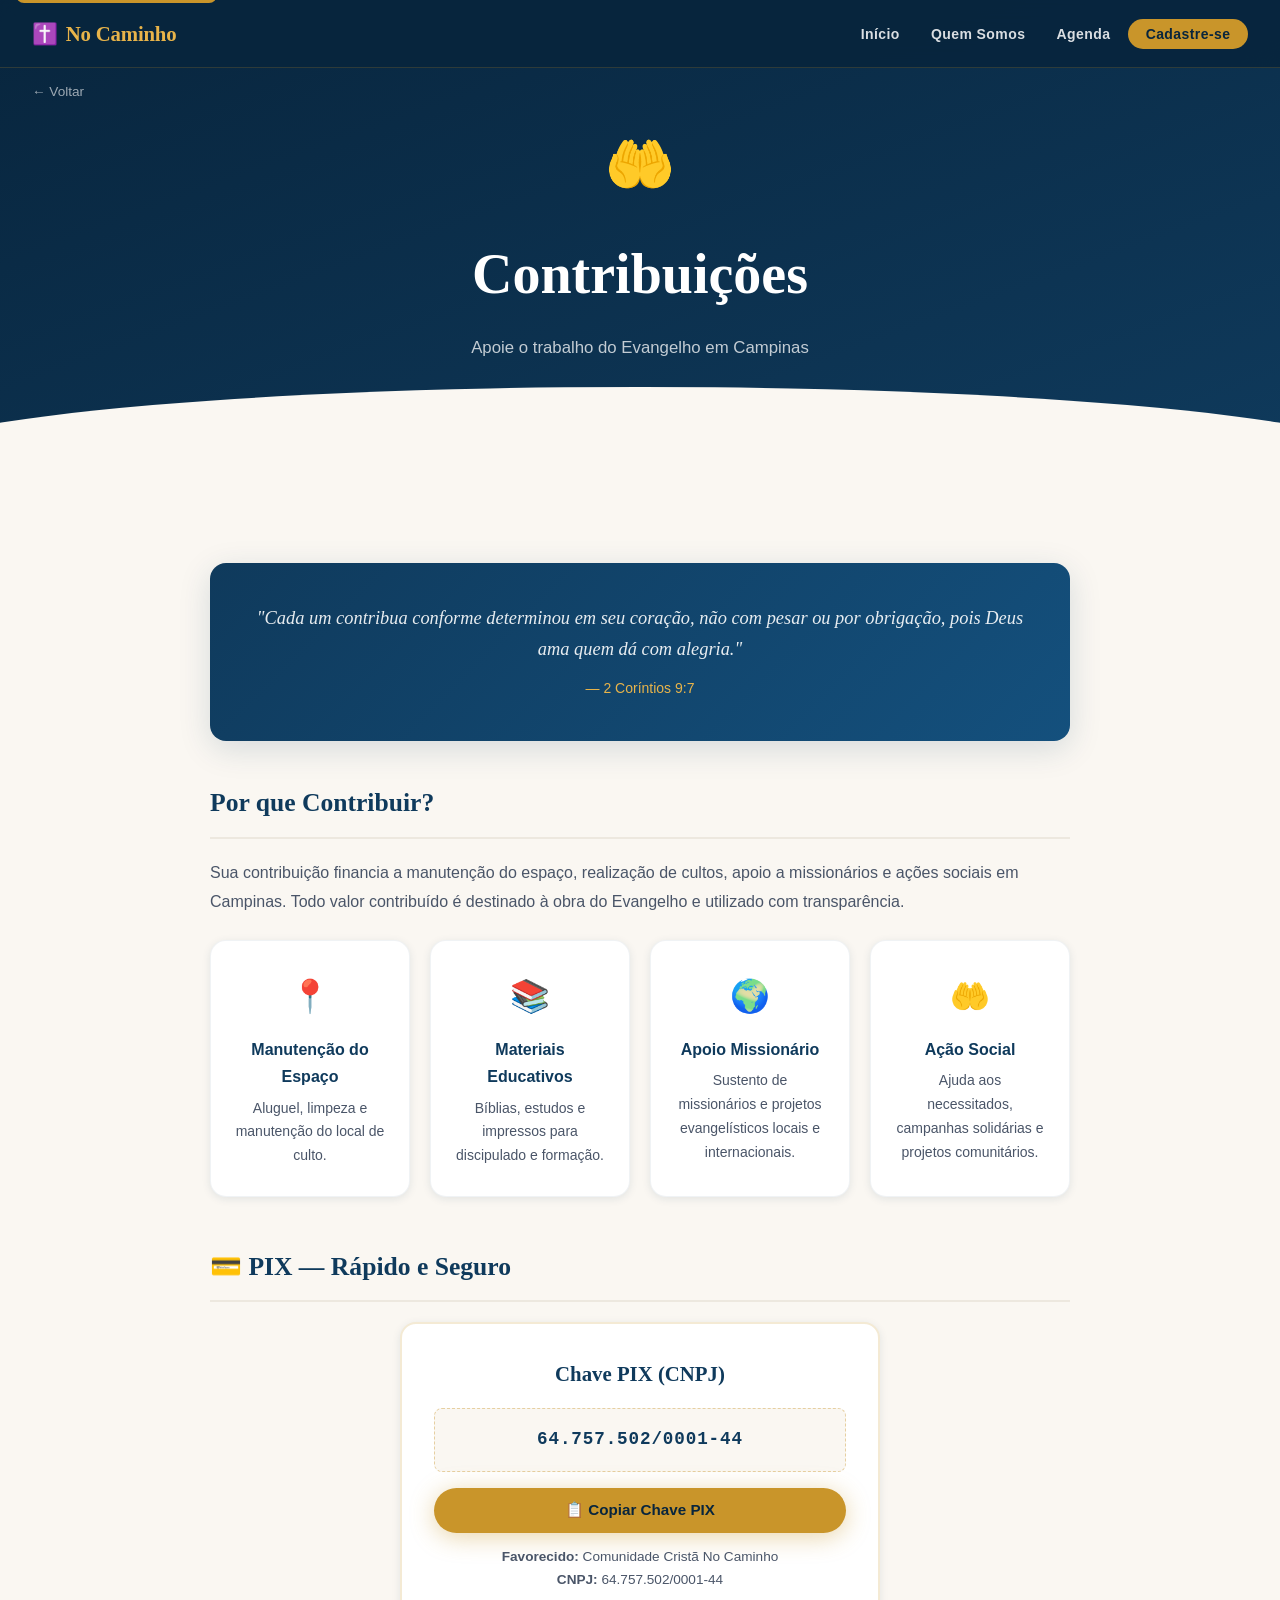
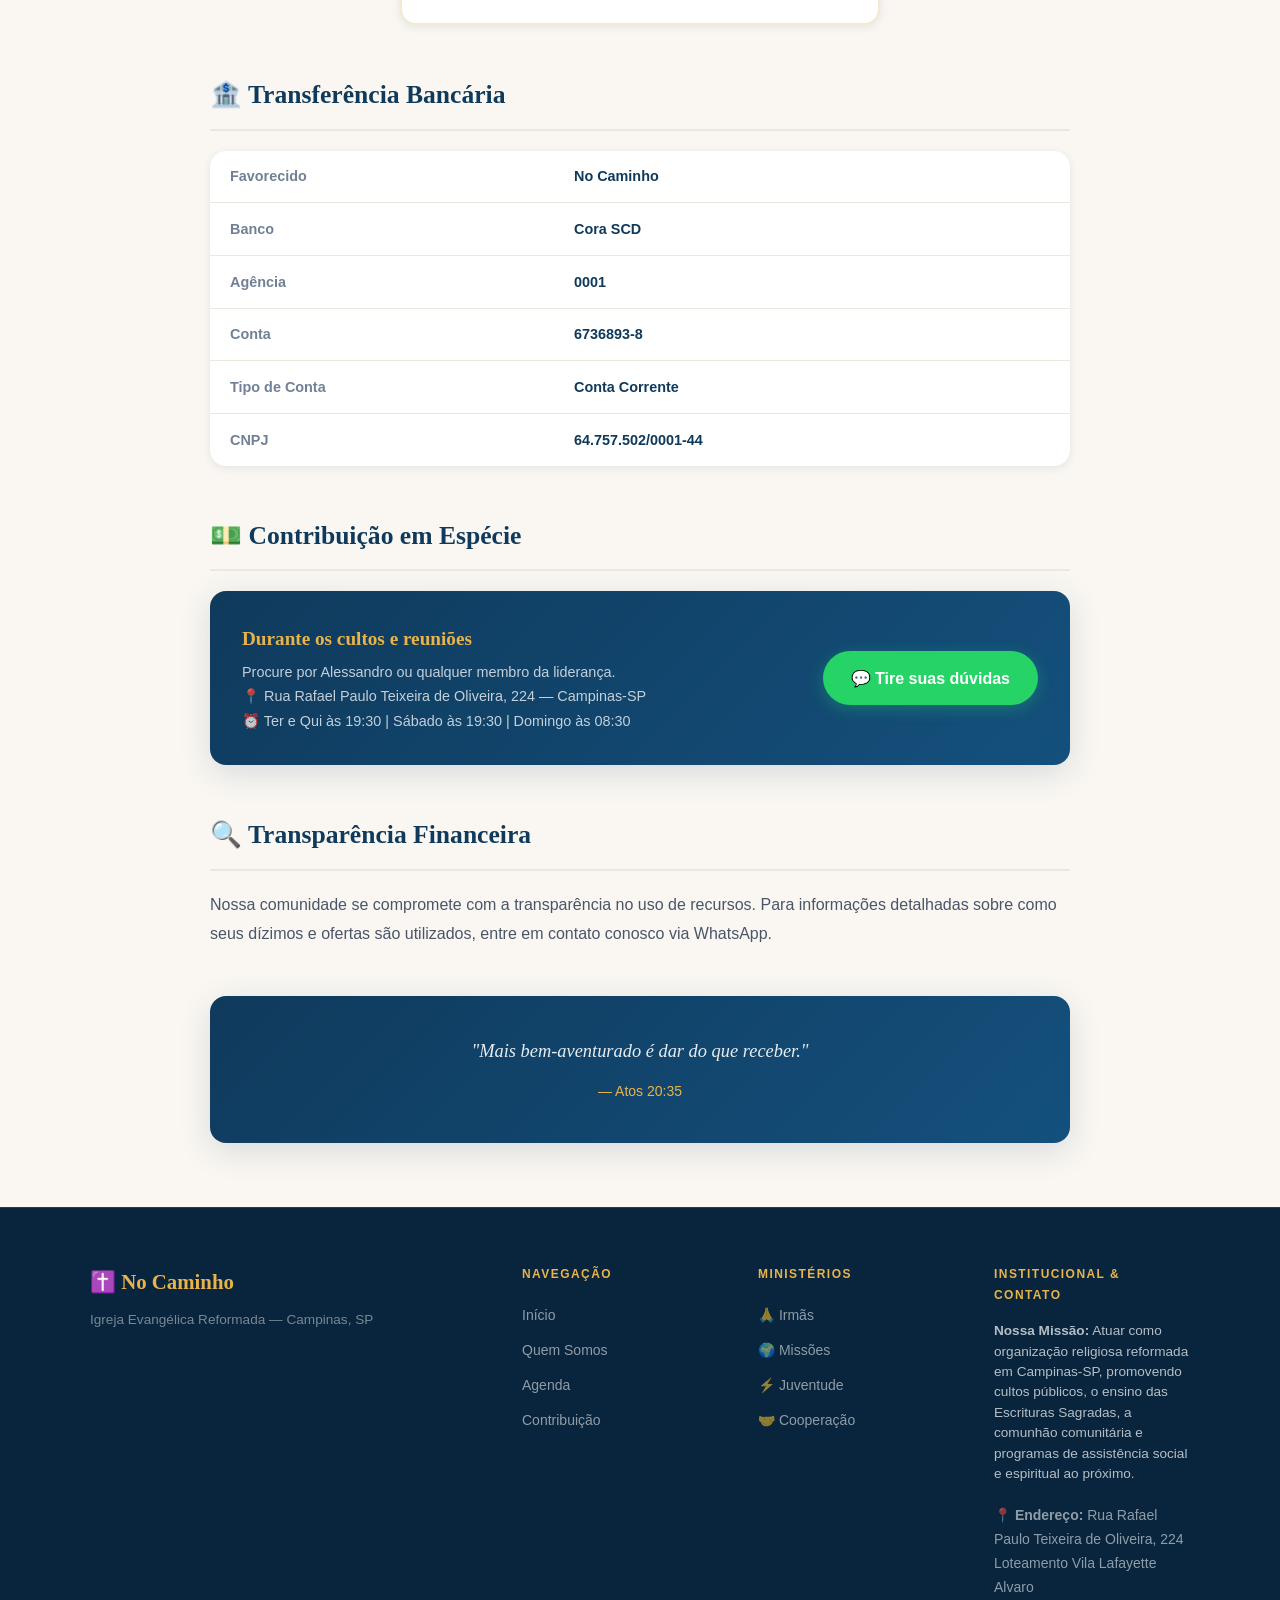
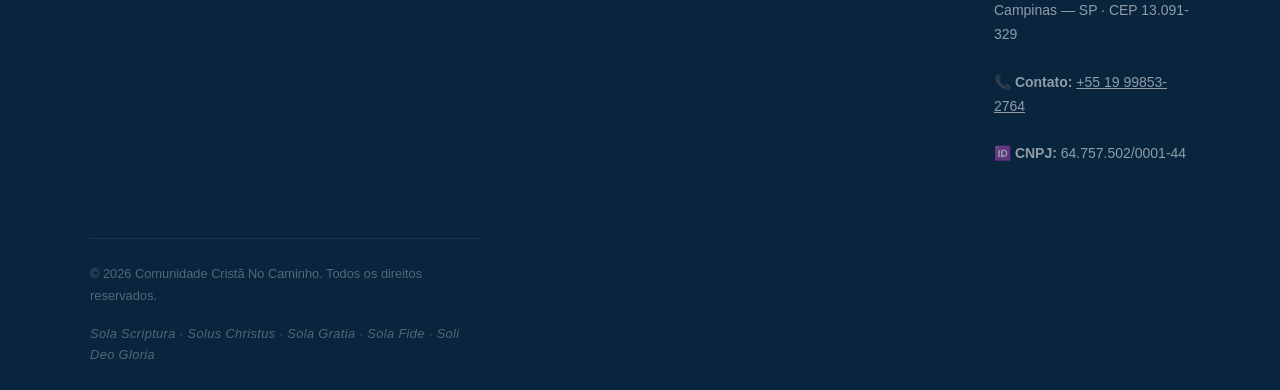
==== commit f8dc5c1f: "Update contribuicao.html" ====
--- a/contribuicao.html
+++ b/contribuicao.html
@@ -160,13 +160,19 @@
           <li><a href="cooperacao.html">🤝 Cooperação</a></li>
         </ul>
       </div>
-      <div class="footer-col">
-        <h4>Contato</h4>
-        <p>  📍 Rua Rafael Paulo Teixeira de Oliveira, 224<br>Campinas — SP<br><br>
-          📞 <a href="https://wa.me/5519998532764" style="color:rgba(255,255,255,.55)">+55 19 99853-2764</a><br><br>
-          🆔 CNPJ: 64.757.502/0001-44</p>
+     <div class="footer-col">
+        <h4>Institucional &amp; Contato</h4>
+        <p style="margin-bottom: 1.25rem; font-size: 0.85rem; color: rgba(255,255,255,0.7); line-height: 1.5; max-width: 320px;">
+          <strong>Nossa Missão:</strong> Atuar como organização religiosa reformada em Campinas-SP, promovendo cultos públicos, o ensino das Escrituras Sagradas, a comunhão comunitária e programas de assistência social e espiritual ao próximo.
+        </p>
+        <p>
+          📍 <strong>Endereço:</strong> Rua Rafael Paulo Teixeira de Oliveira, 224<br>
+          Loteamento Vila Lafayette Alvaro<br>
+          Campinas — SP · CEP 13.091-329<br><br>
+          📞 <strong>Contato:</strong> <a href="https://wa.me/5519998532764" style="color:rgba(255,255,255,.55)">+55 19 99853-2764</a><br><br>
+          🆔 <strong>CNPJ:</strong> 64.757.502/0001-44
+        </p>
       </div>
-    </div>
     <div class="footer-bottom">
       <span>© 2026 Comunidade Cristã No Caminho. Todos os direitos reservados.</span>
       <span class="footer-solas">Sola Scriptura · Solus Christus · Sola Gratia · Sola Fide · Soli Deo Gloria</span>
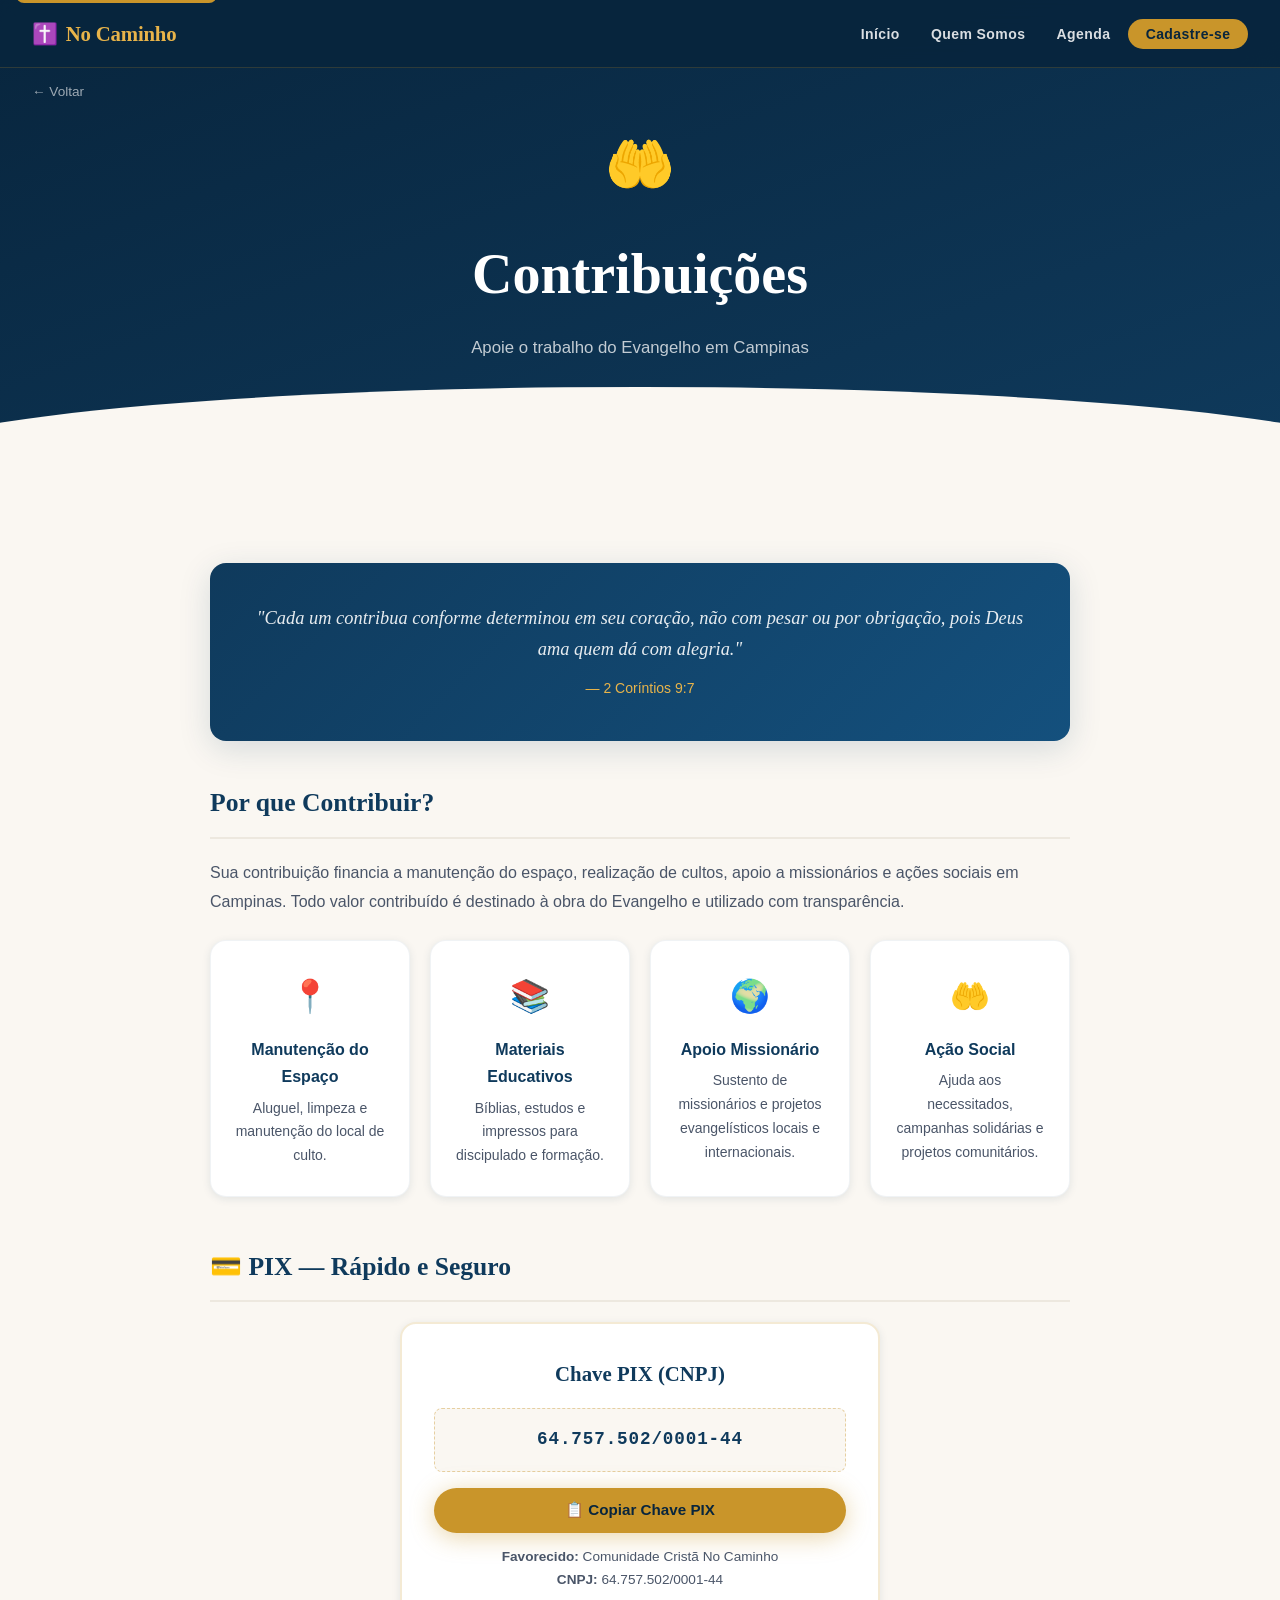
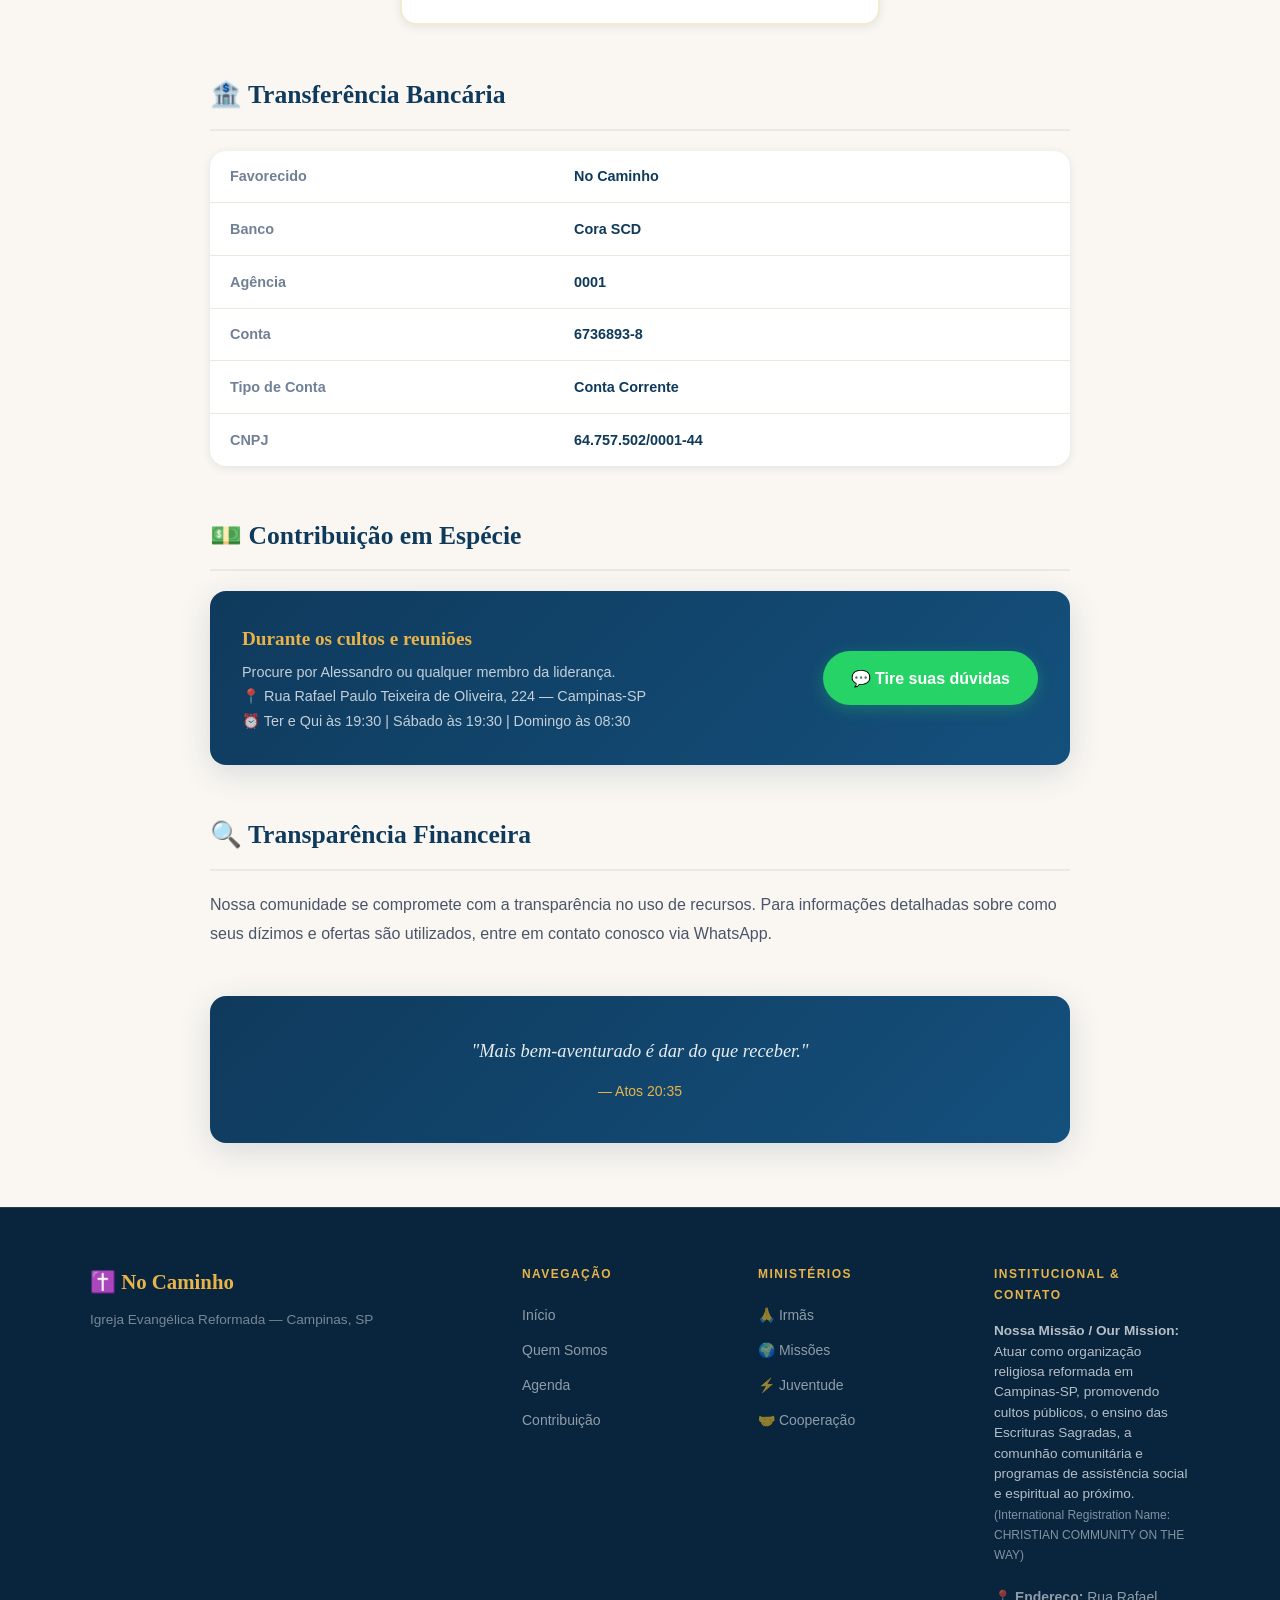
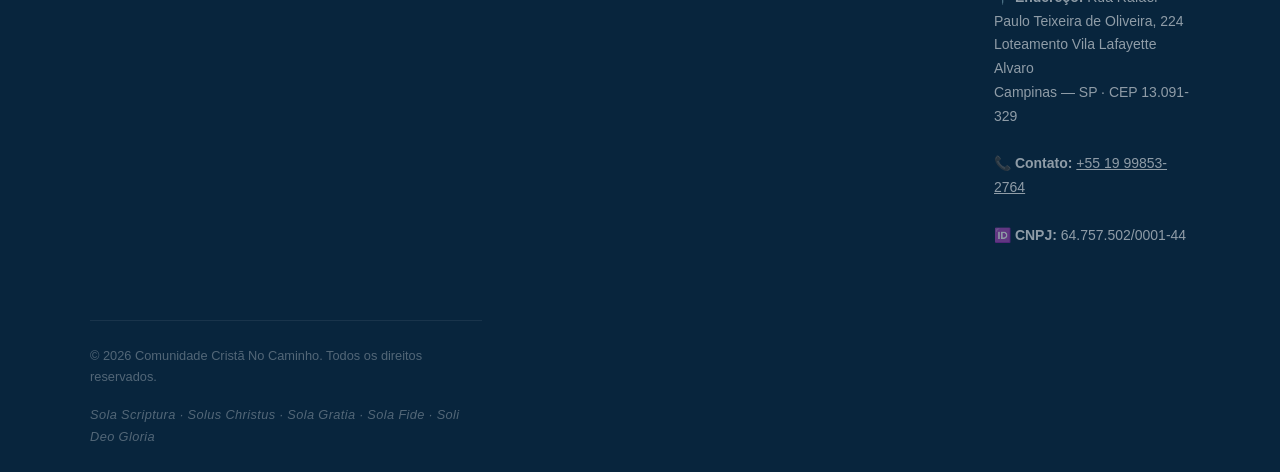
==== commit c1a763c0: "Update contribuicao.html" ====
--- a/contribuicao.html
+++ b/contribuicao.html
@@ -163,7 +163,8 @@
      <div class="footer-col">
         <h4>Institucional &amp; Contato</h4>
         <p style="margin-bottom: 1.25rem; font-size: 0.85rem; color: rgba(255,255,255,0.7); line-height: 1.5; max-width: 320px;">
-          <strong>Nossa Missão:</strong> Atuar como organização religiosa reformada em Campinas-SP, promovendo cultos públicos, o ensino das Escrituras Sagradas, a comunhão comunitária e programas de assistência social e espiritual ao próximo.
+        <strong>Nossa Missão / Our Mission:</strong> Atuar como organização religiosa reformada em Campinas-SP, promovendo cultos públicos, o ensino das Escrituras Sagradas, a comunhão comunitária e programas de assistência social e espiritual ao próximo. <br>
+        <span style="font-size:0.75rem; color:rgba(255,255,255,0.5);">(International Registration Name: CHRISTIAN COMMUNITY ON THE WAY)</span> 
         </p>
         <p>
           📍 <strong>Endereço:</strong> Rua Rafael Paulo Teixeira de Oliveira, 224<br>
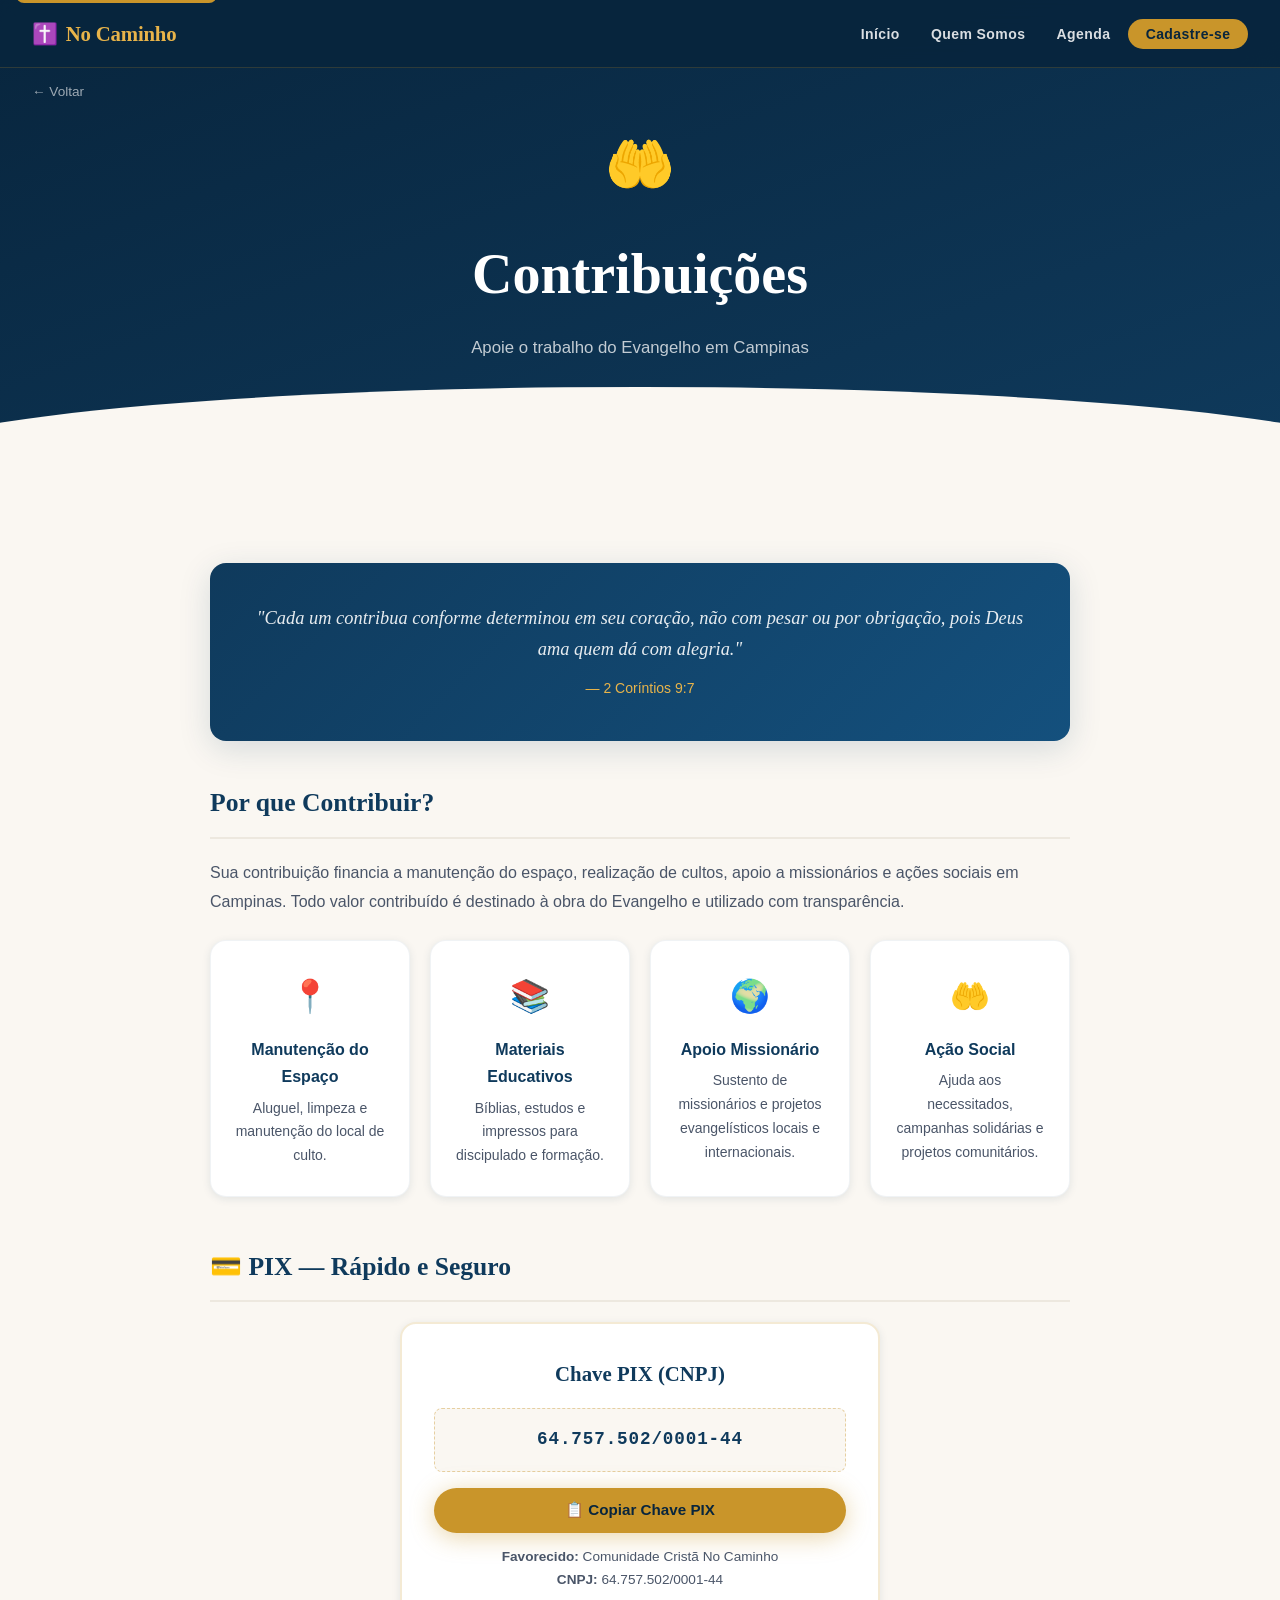
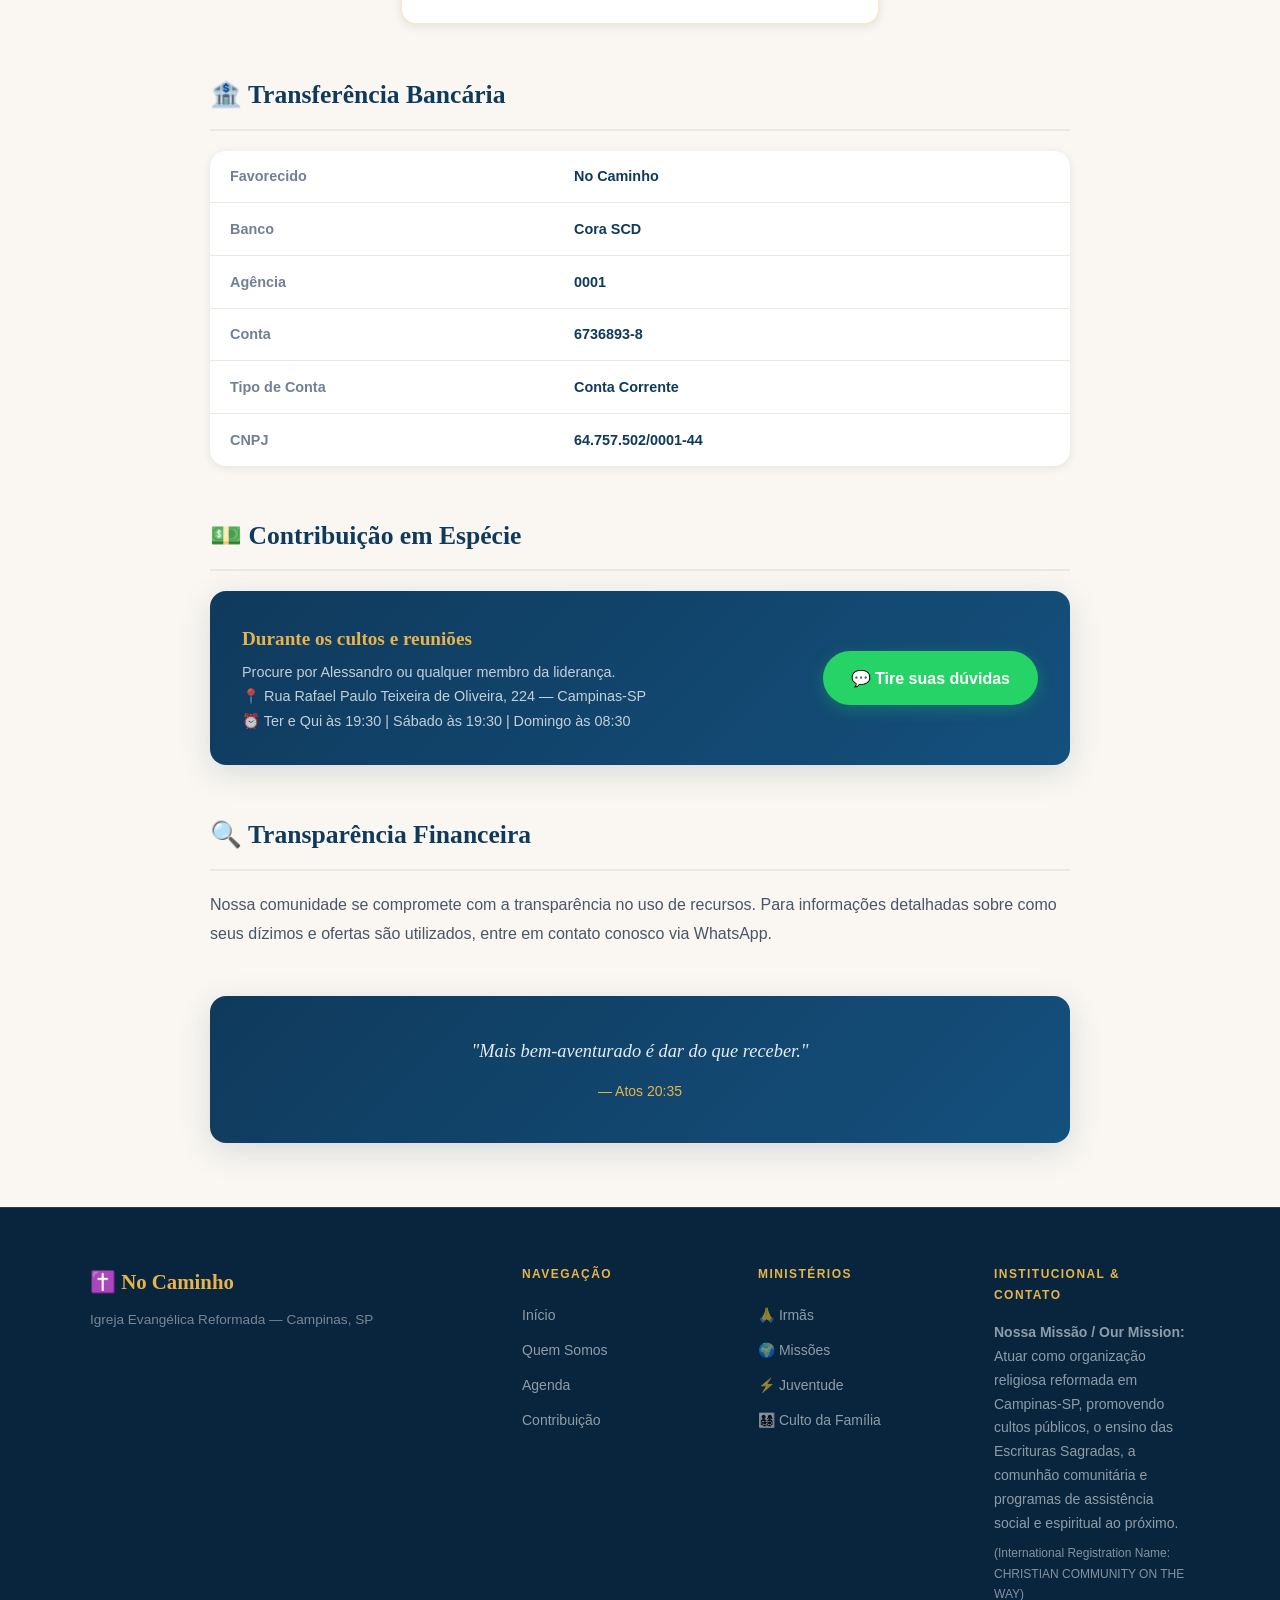
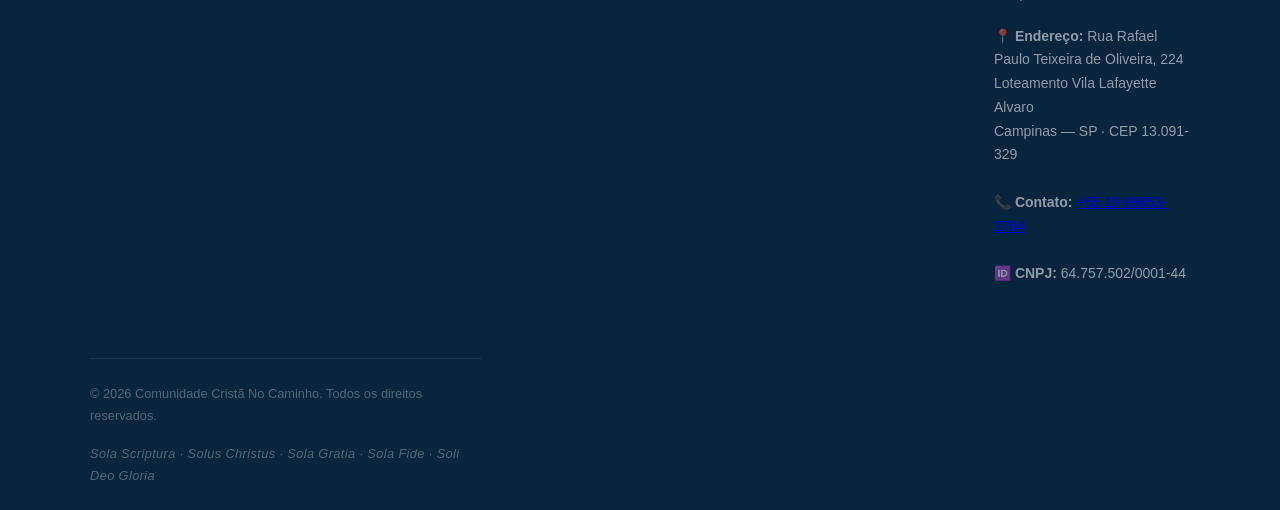
==== commit db107279: "Add files via upload" ====
--- a/contribuicao.html
+++ b/contribuicao.html
@@ -18,8 +18,8 @@
 
   <nav class="navbar">
     <a class="navbar-brand" href="index.html">✝️ <span>No Caminho</span></a>
-    <button class="nav-toggle" aria-label="Abrir menu"><span></span><span></span><span></span></button>
-    <ul class="navbar-links">
+    <button class="nav-toggle" aria-label="Abrir menu" aria-expanded="false" aria-controls="primary-navigation"><span></span><span></span><span></span></button>
+    <ul class="navbar-links" id="primary-navigation">
       <li><a href="index.html">Início</a></li>
       <li><a href="quem-somos.html">Quem Somos</a></li>
       <li><a href="index.html#agenda">Agenda</a></li>
@@ -49,7 +49,7 @@
         <!-- Por que contribuir -->
         <div class="ministry-section reveal">
           <h2 class="ministry-section-title">Por que Contribuir?</h2>
-          <p style="color:var(--text-light);line-height:1.8;margin-bottom:1.5rem">Sua contribuição financia a manutenção do espaço, realização de cultos, apoio a missionários e ações sociais em Campinas. Todo valor contribuído é destinado à obra do Evangelho e utilizado com transparência.</p>
+          <p class="body-copy body-copy-spaced">Sua contribuição financia a manutenção do espaço, realização de cultos, apoio a missionários e ações sociais em Campinas. Todo valor contribuído é destinado à obra do Evangelho e utilizado com transparência.</p>
           <div class="contrib-grid">
             <div class="contrib-card">
               <span class="icon">📍</span>
@@ -122,7 +122,7 @@
         <!-- Transparência -->
         <div class="ministry-section reveal">
           <h2 class="ministry-section-title">🔍 Transparência Financeira</h2>
-          <p style="color:var(--text-light);line-height:1.8">Nossa comunidade se compromete com a transparência no uso de recursos. Para informações detalhadas sobre como seus dízimos e ofertas são utilizados, entre em contato conosco via WhatsApp.</p>
+          <p class="body-copy">Nossa comunidade se compromete com a transparência no uso de recursos. Para informações detalhadas sobre como seus dízimos e ofertas são utilizados, entre em contato conosco via WhatsApp.</p>
         </div>
 
         <div class="reveal">
@@ -157,20 +157,20 @@
           <li><a href="irmas.html">🙏 Irmãs</a></li>
           <li><a href="missoes.html">🌍 Missões</a></li>
           <li><a href="juventude.html">⚡ Juventude</a></li>
-          <li><a href="cooperacao.html">🤝 Cooperação</a></li>
+          <li><a href="cooperacao.html">👨‍👩‍👧‍👦 Culto da Família</a></li>
         </ul>
       </div>
      <div class="footer-col">
         <h4>Institucional &amp; Contato</h4>
-        <p style="margin-bottom: 1.25rem; font-size: 0.85rem; color: rgba(255,255,255,0.7); line-height: 1.5; max-width: 320px;">
+        <p class="footer-mission">
         <strong>Nossa Missão / Our Mission:</strong> Atuar como organização religiosa reformada em Campinas-SP, promovendo cultos públicos, o ensino das Escrituras Sagradas, a comunhão comunitária e programas de assistência social e espiritual ao próximo. <br>
-        <span style="font-size:0.75rem; color:rgba(255,255,255,0.5);">(International Registration Name: CHRISTIAN COMMUNITY ON THE WAY)</span> 
+        <span class="footer-international">(International Registration Name: CHRISTIAN COMMUNITY ON THE WAY)</span> 
         </p>
         <p>
           📍 <strong>Endereço:</strong> Rua Rafael Paulo Teixeira de Oliveira, 224<br>
           Loteamento Vila Lafayette Alvaro<br>
           Campinas — SP · CEP 13.091-329<br><br>
-          📞 <strong>Contato:</strong> <a href="https://wa.me/5519998532764" style="color:rgba(255,255,255,.55)">+55 19 99853-2764</a><br><br>
+          📞 <strong>Contato:</strong> <a href="https://wa.me/5519998532764" >+55 19 99853-2764</a><br><br>
           🆔 <strong>CNPJ:</strong> 64.757.502/0001-44
         </p>
       </div>
--- a/style.css
+++ b/style.css
@@ -1,3 +1,6 @@
+/* ===== GOOGLE FONTS (Obrigatório no topo absoluto do arquivo) ===== */
+@import url('https://fonts.googleapis.com/css2?family=Playfair+Display:ital,wght@0,400;0,600;0,700;1,400;1,600&family=Lato:wght@300;400;700;900&display=swap');
+
 /* ===== RESET & BASE ===== */
 *, *::before, *::after { box-sizing: border-box; margin: 0; padding: 0; }
 
@@ -32,9 +35,6 @@
   overflow-x: hidden;
 }
 
-/* ===== GOOGLE FONTS ===== */
-@import url('https://fonts.googleapis.com/css2?family=Playfair+Display:ital,wght@0,400;0,600;0,700;1,400;1,600&family=Lato:wght@300;400;700;900&display=swap');
-
 /* ===== SCROLLBAR ===== */
 ::-webkit-scrollbar { width: 6px; }
 ::-webkit-scrollbar-track { background: var(--cream-dark); }
@@ -473,6 +473,14 @@
 }
 .footer-solas {
   font-style: italic; letter-spacing: .03em;
+}
+
+/* Regra utilitária para os metadados de tradução exigidos pelo Google */
+.footer-international {
+  display: block;
+  font-size: 0.75rem;
+  color: rgba(255, 255, 255, 0.4);
+  margin-top: 0.5rem;
 }
 
 /* ===== PAGE HERO (sub-pages) ===== */
@@ -763,3 +771,60 @@
 .mt-2 { margin-top: 2rem; }
 .mb-2 { margin-bottom: 2rem; }
 .gold { color: var(--gold); }
+
+
+/* ===== AJUSTES DA ATUALIZAÇÃO 2026 ===== */
+.optional-label {
+  color: rgba(255,255,255,.4);
+  font-weight: 400;
+}
+.btn-full {
+  width: 100%;
+  justify-content: center;
+}
+.body-copy {
+  color: var(--text-light);
+  line-height: 1.8;
+}
+.body-copy-spaced {
+  margin-bottom: 1.5rem;
+}
+.text-link {
+  color: var(--gold);
+  font-weight: 700;
+}
+.footer-mission {
+  margin-bottom: 1.25rem;
+  font-size: .85rem;
+  color: rgba(255,255,255,.7);
+  line-height: 1.5;
+  max-width: 320px;
+}
+.footer-international {
+  font-size: .75rem;
+  color: rgba(255,255,255,.5);
+}
+.institutions-icon {
+  font-size: 2rem;
+}
+.family-lead {
+  color: var(--text-light);
+  line-height: 1.9;
+  font-size: 1.05rem;
+  max-width: 850px;
+}
+.family-highlight {
+  padding: 1.5rem;
+  background: rgba(201,149,42,.08);
+  border-left: 4px solid var(--gold);
+  border-radius: var(--radius-sm);
+}
+.family-highlight h3 {
+  color: var(--navy);
+  margin-bottom: .5rem;
+  font-family: var(--font-display);
+}
+.family-highlight p {
+  color: var(--text-light);
+  line-height: 1.8;
+}
